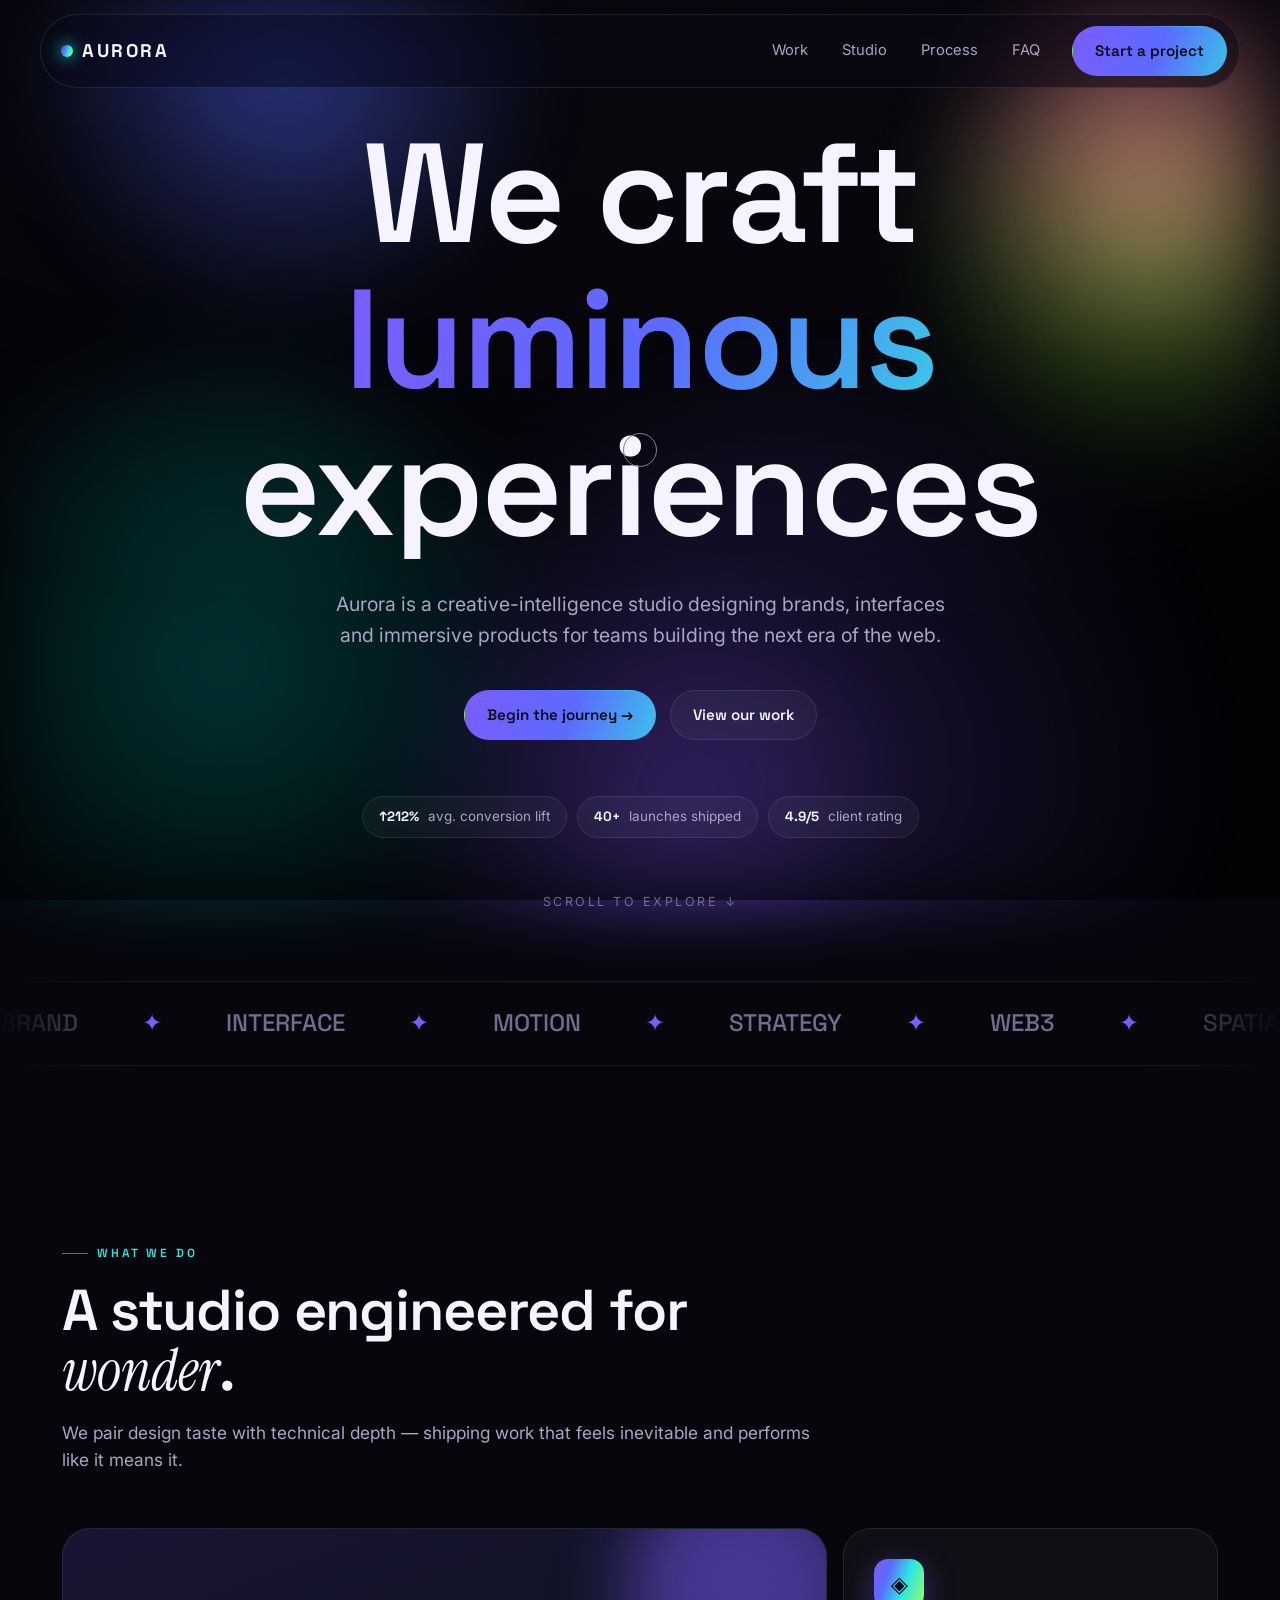
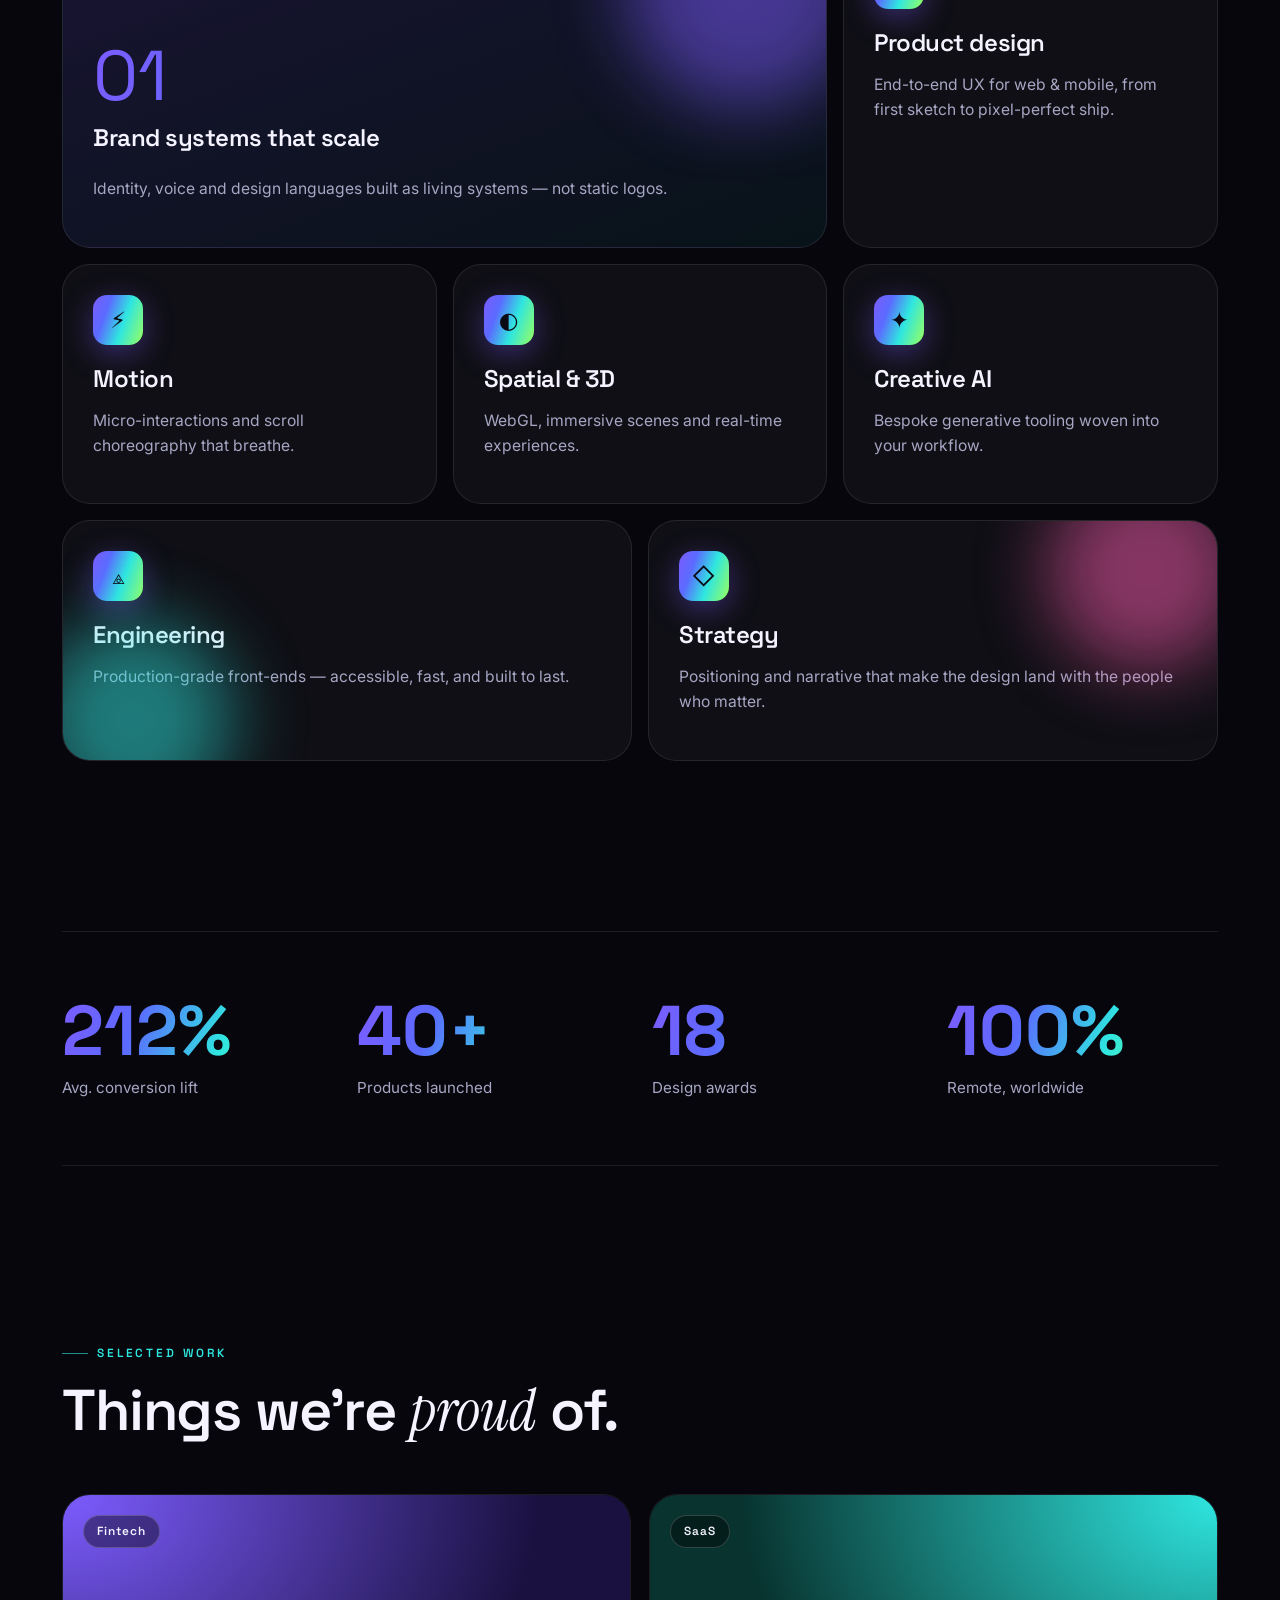
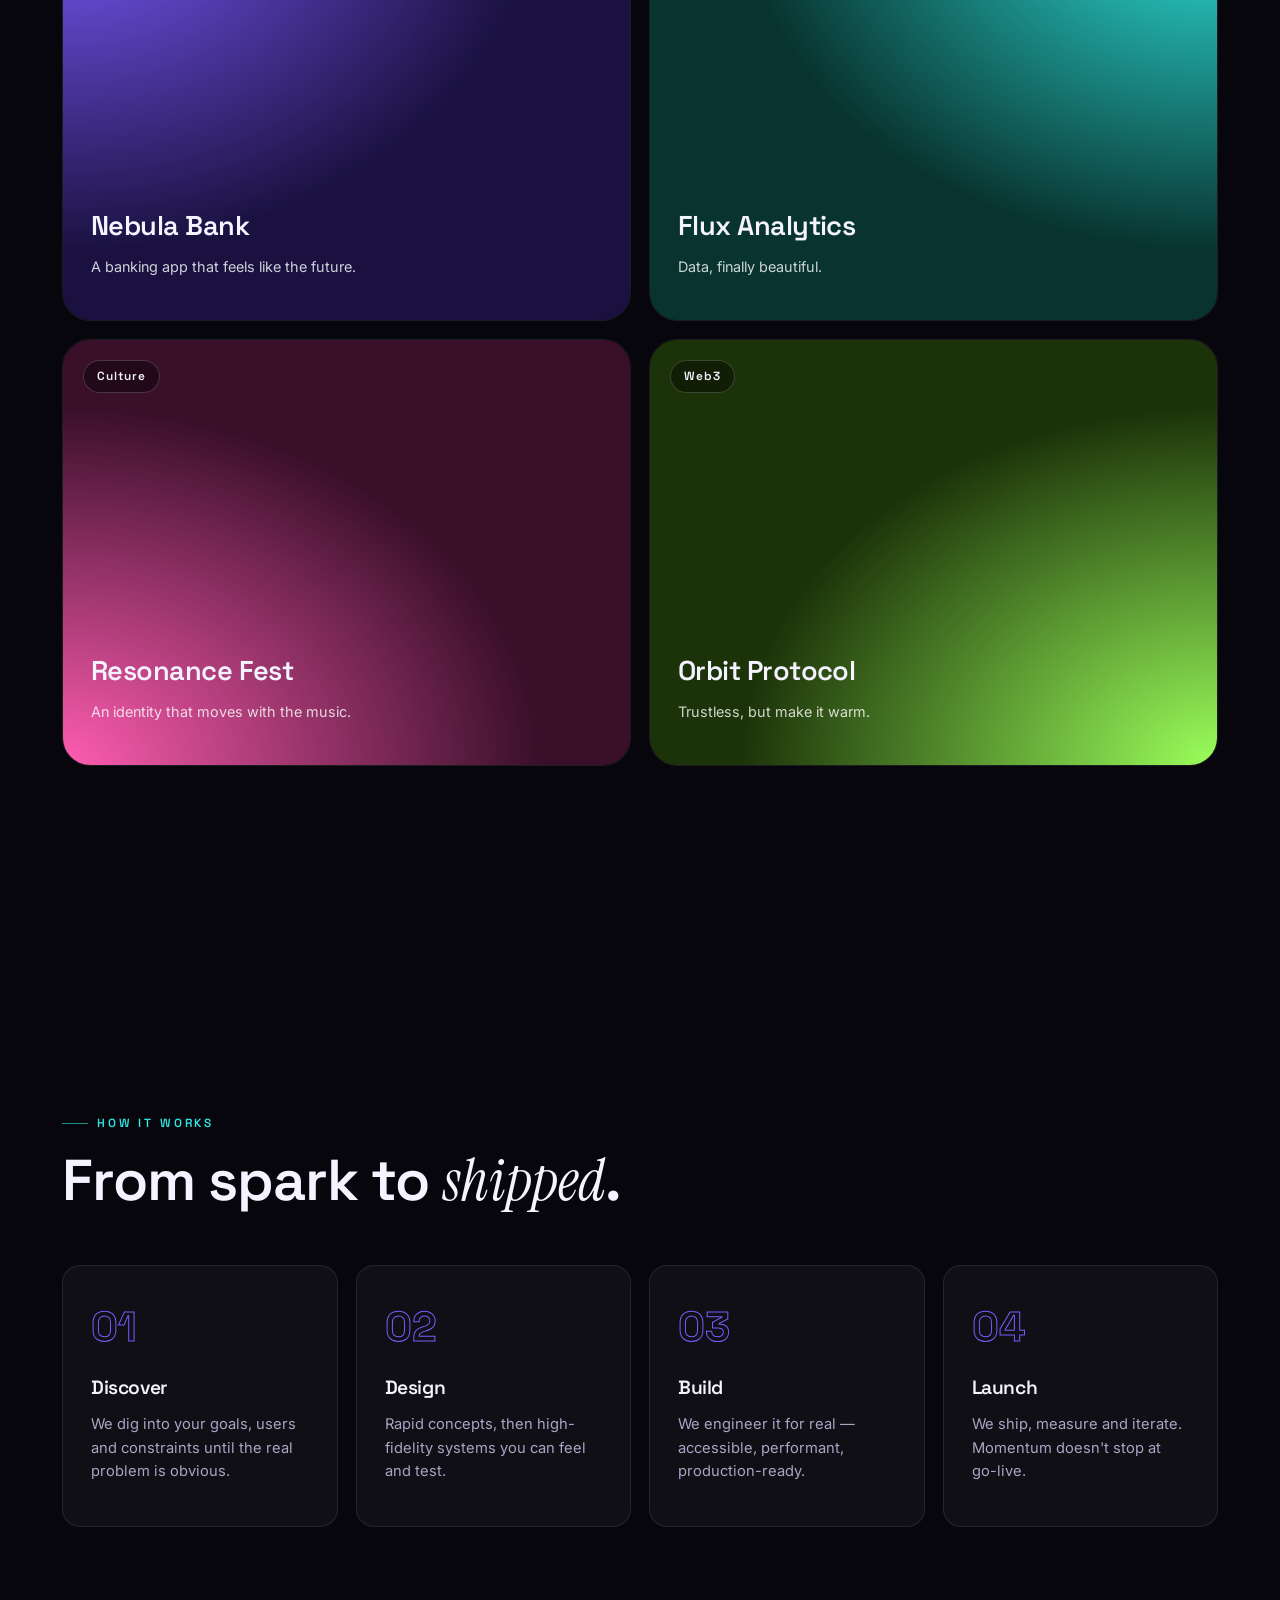
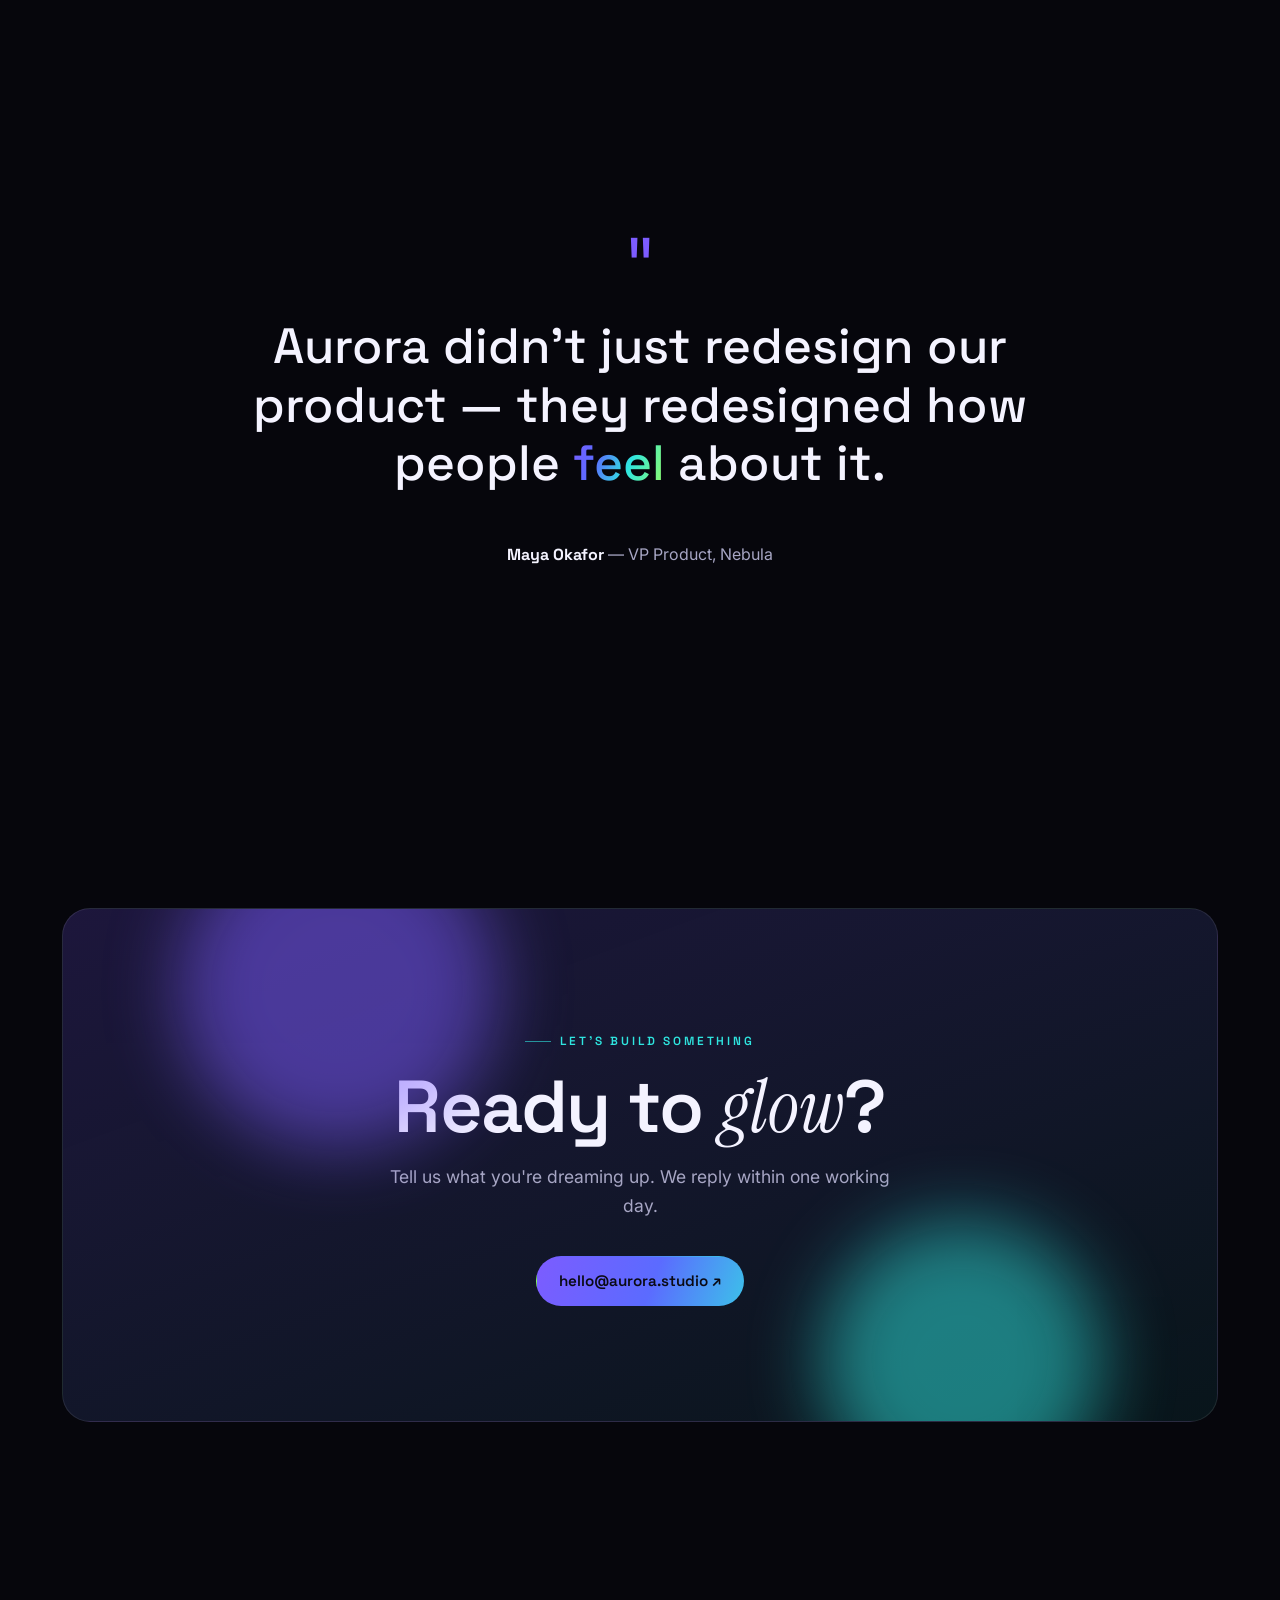
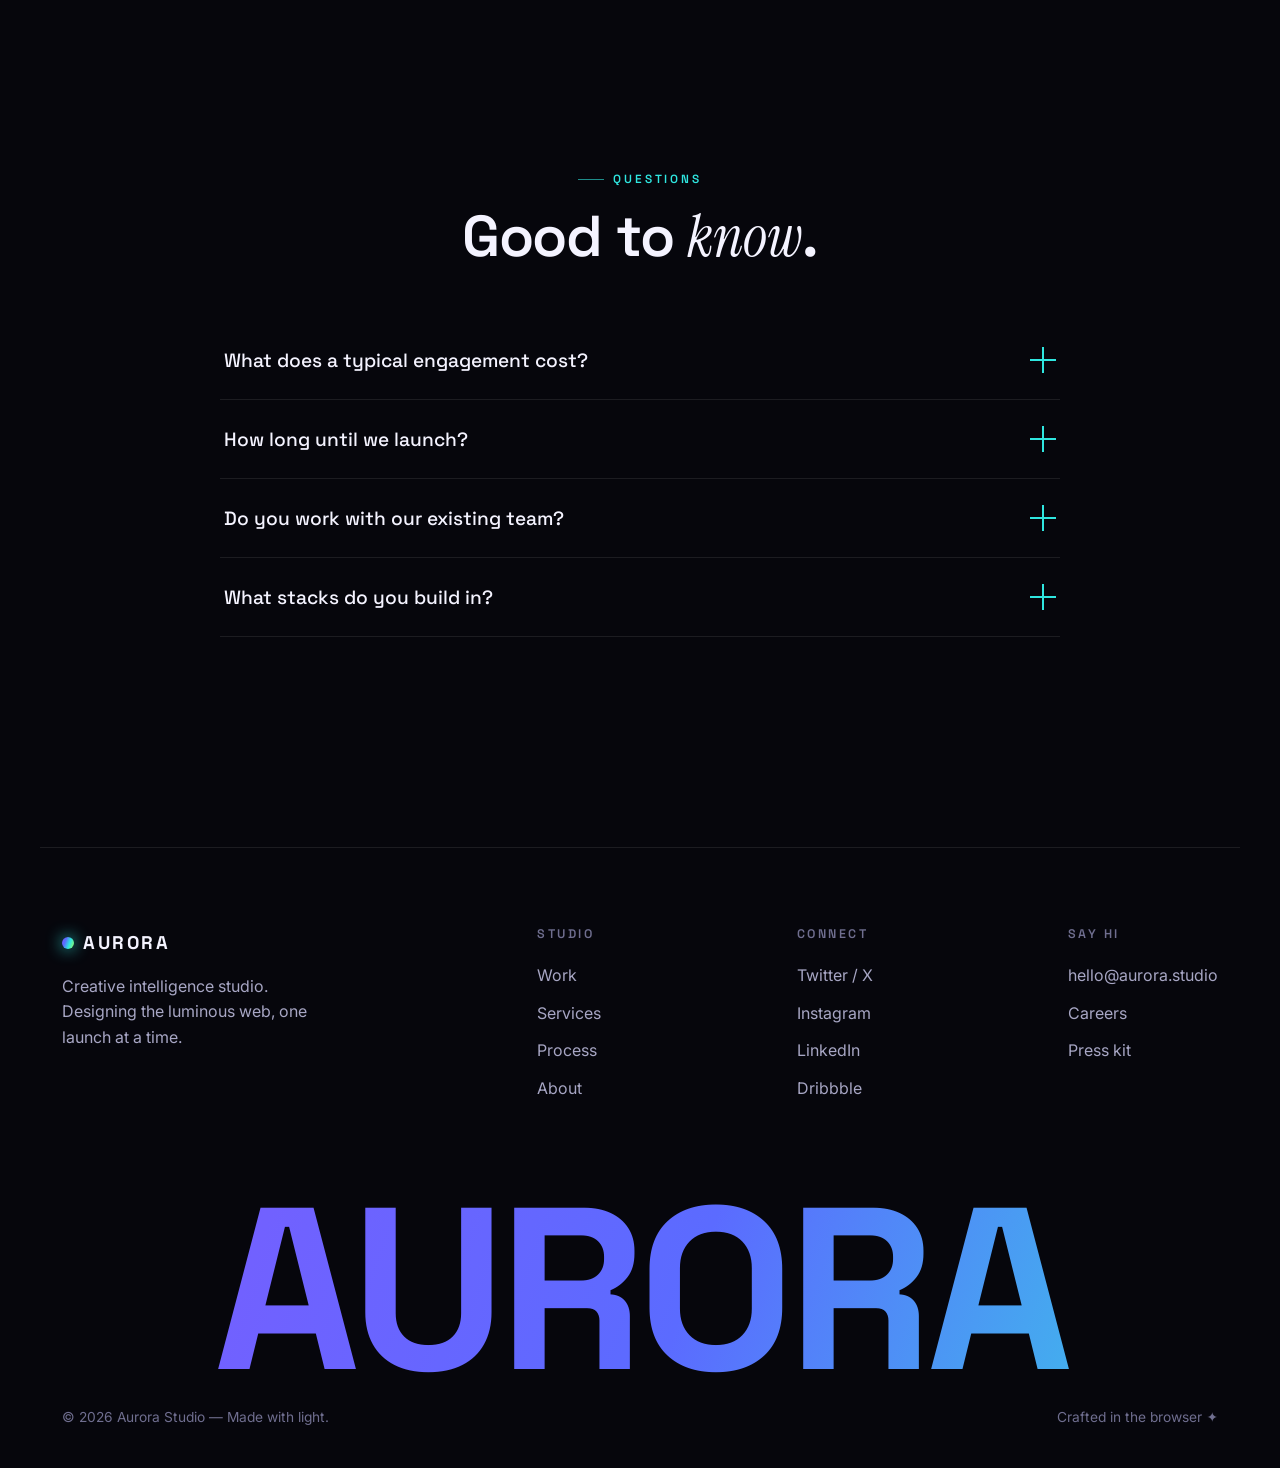
==== aurora/index.html @ cb047238 "Add AURORA creative-studio demo site Self-contained single-file landing page (aurora/index.html): an" ====
<!DOCTYPE html>
<html lang="en">
<head>
<meta charset="utf-8">
<meta name="viewport" content="width=device-width, initial-scale=1, viewport-fit=cover">
<title>AURORA — Creative Intelligence Studio</title>
<meta name="description" content="Aurora is a creative intelligence studio designing brands, interfaces and immersive experiences for the next era of the web.">
<link rel="preconnect" href="https://fonts.googleapis.com">
<link rel="preconnect" href="https://fonts.gstatic.com" crossorigin>
<link href="https://fonts.googleapis.com/css2?family=Space+Grotesk:wght@400;500;600;700&family=Inter:wght@400;500;600&family=Instrument+Serif:ital@0;1&display=swap" rel="stylesheet">
<style>
:root{
  --bg:#06060c; --bg2:#0b0b18; --surface:rgba(255,255,255,.04); --border:rgba(255,255,255,.09);
  --ink:#f4f3ff; --soft:#a7a6c4; --faint:#6f6e8f;
  --violet:#7c5cff; --indigo:#5b6bff; --cyan:#2fe6e0; --pink:#ff5db1; --lime:#9bff5b;
  --grad:linear-gradient(110deg,#7c5cff 0%,#5b6bff 28%,#2fe6e0 60%,#9bff5b 100%);
  --grad-pink:linear-gradient(110deg,#ff5db1,#7c5cff 60%,#2fe6e0);
  --maxw:1200px; --ease:cubic-bezier(.2,.7,.2,1);
  --r:18px; --r-lg:28px;
}
*,*::before,*::after{box-sizing:border-box}
html{scroll-behavior:smooth}
body{
  margin:0;background:var(--bg);color:var(--ink);
  font-family:Inter,system-ui,sans-serif;line-height:1.6;
  overflow-x:hidden;-webkit-font-smoothing:antialiased;
}
h1,h2,h3,h4{font-family:"Space Grotesk",sans-serif;font-weight:600;line-height:1.04;letter-spacing:-.02em;margin:0}
.serif{font-family:"Instrument Serif",serif;font-weight:400;font-style:italic;letter-spacing:0}
a{color:inherit;text-decoration:none}
img{max-width:100%;display:block}
::selection{background:var(--violet);color:#fff}

/* ---------- background fx ---------- */
#aurora{position:fixed;inset:0;z-index:-2;width:100%;height:100%;filter:blur(40px) saturate(135%);opacity:.85}
.grain{position:fixed;inset:0;z-index:-1;pointer-events:none;opacity:.05;mix-blend-mode:overlay;
  background-image:url("data:image/svg+xml,%3Csvg xmlns='http://www.w3.org/2000/svg' width='120' height='120'%3E%3Cfilter id='n'%3E%3CfeTurbulence type='fractalNoise' baseFrequency='.9' numOctaves='2'/%3E%3C/filter%3E%3Crect width='100%25' height='100%25' filter='url(%23n)'/%3E%3C/svg%3E")}
.vignette{position:fixed;inset:0;z-index:-1;pointer-events:none;background:radial-gradient(120% 80% at 50% -10%,transparent 40%,rgba(0,0,0,.55) 100%)}

/* ---------- scroll progress + cursor ---------- */
.progress{position:fixed;top:0;left:0;height:2px;width:0;z-index:100;background:var(--grad);box-shadow:0 0 14px var(--violet)}
.cursor{position:fixed;top:0;left:0;width:34px;height:34px;border-radius:50%;border:1px solid rgba(255,255,255,.5);
  transform:translate(-50%,-50%);pointer-events:none;z-index:99;transition:width .25s,height .25s,background .25s,border-color .25s;mix-blend-mode:difference}
.cursor.big{width:80px;height:80px;background:rgba(255,255,255,.9);border-color:transparent}
@media (hover:none){.cursor{display:none}}

/* ---------- nav ---------- */
.nav{position:fixed;top:14px;left:50%;transform:translateX(-50%);z-index:90;width:calc(100% - 28px);max-width:var(--maxw)}
.nav__in{display:flex;align-items:center;gap:18px;padding:11px 12px 11px 20px;border:1px solid var(--border);border-radius:60px;
  background:rgba(10,10,20,.55);backdrop-filter:blur(16px) saturate(140%);-webkit-backdrop-filter:blur(16px) saturate(140%)}
.brand{font-family:"Space Grotesk";font-weight:700;font-size:1.15rem;letter-spacing:.14em;display:flex;align-items:center;gap:9px}
.brand .dot{width:12px;height:12px;border-radius:50%;background:var(--grad);box-shadow:0 0 16px var(--cyan)}
.nav__links{display:flex;gap:6px;margin-left:auto}
.nav__links a{padding:8px 14px;border-radius:40px;color:var(--soft);font-size:.92rem;transition:color .2s,background .2s}
.nav__links a:hover{color:var(--ink);background:var(--surface)}
.btn{display:inline-flex;align-items:center;gap:9px;padding:12px 22px;border-radius:40px;font-weight:600;font-size:.95rem;
  font-family:"Space Grotesk";cursor:pointer;border:1px solid transparent;transition:transform .25s var(--ease),box-shadow .25s,background .25s;will-change:transform}
.btn--primary{background:var(--grad);color:#0a0a14;background-size:200% 200%}
.btn--primary:hover{box-shadow:0 10px 40px rgba(124,92,255,.5);background-position:100% 50%}
.btn--ghost{background:var(--surface);color:var(--ink);border-color:var(--border)}
.btn--ghost:hover{background:rgba(255,255,255,.09)}
@media(max-width:760px){.nav__links{display:none}}

/* ---------- layout ---------- */
.wrap{max-width:var(--maxw);margin-inline:auto;padding-inline:22px}
section{position:relative}
.eyebrow{display:inline-flex;align-items:center;gap:9px;font-family:"Space Grotesk";font-size:.74rem;font-weight:600;
  letter-spacing:.24em;text-transform:uppercase;color:var(--cyan)}
.eyebrow::before{content:"";width:26px;height:1px;background:var(--cyan);opacity:.6}

/* ---------- hero ---------- */
.hero{min-height:100vh;display:flex;flex-direction:column;justify-content:center;padding-top:120px;padding-bottom:40px}
.hero h1{font-size:clamp(3rem,11vw,9.5rem);text-align:center}
.hero h1 .line{display:block;overflow:hidden}
.hero h1 .word{display:inline-block;transform:translateY(110%);animation:rise 1s var(--ease) forwards}
.hero h1 .g{background:var(--grad);-webkit-background-clip:text;background-clip:text;color:transparent;background-size:200% auto;animation:rise 1s var(--ease) forwards,flow 8s linear infinite}
@keyframes rise{to{transform:translateY(0)}}
@keyframes flow{to{background-position:200% center}}
.hero__sub{max-width:620px;margin:30px auto 0;text-align:center;color:var(--soft);font-size:clamp(1rem,1.6vw,1.22rem)}
.hero__cta{display:flex;gap:14px;justify-content:center;margin-top:38px;flex-wrap:wrap}
.hero__pills{display:flex;gap:10px;justify-content:center;flex-wrap:wrap;margin-top:56px}
.pill{display:flex;align-items:center;gap:9px;padding:9px 16px;border:1px solid var(--border);border-radius:40px;
  background:var(--surface);font-size:.84rem;color:var(--soft);backdrop-filter:blur(6px)}
.pill b{color:var(--ink);font-family:"Space Grotesk"}
.scrollcue{display:flex;justify-content:center;margin-top:54px;color:var(--faint);font-size:.78rem;letter-spacing:.2em;text-transform:uppercase}
.scrollcue span{animation:bob 2s ease-in-out infinite}
@keyframes bob{50%{transform:translateY(7px);opacity:.5}}

/* ---------- marquee ---------- */
.marquee{margin-top:30px;border-block:1px solid var(--border);padding:22px 0;overflow:hidden;
  -webkit-mask-image:linear-gradient(90deg,transparent,#000 12%,#000 88%,transparent);mask-image:linear-gradient(90deg,transparent,#000 12%,#000 88%,transparent)}
.marquee__row{display:flex;gap:64px;width:max-content;animation:slide 28s linear infinite}
.marquee:hover .marquee__row{animation-play-state:paused}
.marquee__row span{font-family:"Space Grotesk";font-size:1.5rem;font-weight:500;color:var(--faint);display:flex;align-items:center;gap:64px;white-space:nowrap}
.marquee__row span::after{content:"✦";color:var(--violet)}
@keyframes slide{to{transform:translateX(-50%)}}

/* ---------- reveal ---------- */
.reveal{opacity:0;transform:translateY(38px);transition:opacity .9s var(--ease),transform .9s var(--ease)}
.reveal.in{opacity:1;transform:none}

/* ---------- section heading ---------- */
.shead{max-width:760px;margin-bottom:54px}
.shead h2{font-size:clamp(2rem,5vw,3.6rem);margin-top:18px}
.shead p{color:var(--soft);margin-top:18px;font-size:1.08rem}
.pad{padding-block:clamp(90px,14vw,170px)}

/* ---------- bento ---------- */
.bento{display:grid;grid-template-columns:repeat(6,1fr);gap:16px}
.card{position:relative;border:1px solid var(--border);border-radius:var(--r-lg);padding:30px;overflow:hidden;
  background:var(--surface);transition:transform .4s var(--ease),border-color .4s;transform-style:preserve-3d}
.card::before{content:"";position:absolute;inset:0;border-radius:inherit;opacity:0;transition:opacity .4s;
  background:radial-gradient(380px circle at var(--mx,50%) var(--my,50%),rgba(124,92,255,.22),transparent 60%)}
.card:hover::before{opacity:1}
.card:hover{border-color:rgba(124,92,255,.5)}
.card h3{font-size:1.5rem;margin-bottom:10px}
.card p{color:var(--soft);font-size:.98rem}
.card .ic{width:50px;height:50px;border-radius:14px;display:grid;place-items:center;margin-bottom:22px;
  background:var(--grad);color:#0a0a14;font-size:1.4rem;box-shadow:0 8px 30px rgba(124,92,255,.4)}
.card--lg{grid-column:span 3} .card--md{grid-column:span 2} .card--sm{grid-column:span 2}
.card--feature{grid-column:span 4;min-height:320px;display:flex;flex-direction:column;justify-content:flex-end;
  background:linear-gradient(160deg,rgba(124,92,255,.16),rgba(47,230,224,.06))}
.card--feature .big{font-family:"Space Grotesk";font-size:clamp(2.4rem,6vw,4.4rem);background:var(--grad);
  -webkit-background-clip:text;background-clip:text;color:transparent;line-height:1}
.orb{position:absolute;border-radius:50%;filter:blur(36px);opacity:.5;pointer-events:none}
@media(max-width:900px){.bento{grid-template-columns:repeat(2,1fr)}
  .card--lg,.card--md,.card--sm,.card--feature{grid-column:span 2;min-height:auto}}

/* ---------- stats ---------- */
.stats{display:grid;grid-template-columns:repeat(4,1fr);gap:24px;border-block:1px solid var(--border);padding-block:64px}
.stat .num{font-family:"Space Grotesk";font-size:clamp(2.6rem,6vw,4.4rem);font-weight:700;line-height:1;
  background:var(--grad);-webkit-background-clip:text;background-clip:text;color:transparent}
.stat .lbl{color:var(--soft);margin-top:10px;font-size:.95rem}
@media(max-width:760px){.stats{grid-template-columns:repeat(2,1fr);gap:40px 24px}}

/* ---------- showcase ---------- */
.work{display:grid;grid-template-columns:1fr 1fr;gap:18px}
.tile{position:relative;border-radius:var(--r-lg);overflow:hidden;aspect-ratio:4/3;border:1px solid var(--border);
  display:flex;align-items:flex-end;padding:28px;isolation:isolate;transition:transform .5s var(--ease)}
.tile:hover{transform:translateY(-6px)}
.tile__bg{position:absolute;inset:0;z-index:-1;transition:transform .8s var(--ease)}
.tile:hover .tile__bg{transform:scale(1.08)}
.tile h3{font-size:1.7rem}.tile p{color:rgba(255,255,255,.8);font-size:.9rem}
.tag{position:absolute;top:20px;left:20px;padding:6px 13px;border-radius:30px;font-size:.74rem;font-weight:600;
  font-family:"Space Grotesk";letter-spacing:.08em;background:rgba(0,0,0,.4);backdrop-filter:blur(8px);border:1px solid rgba(255,255,255,.18)}
@media(max-width:760px){.work{grid-template-columns:1fr}}

/* ---------- process ---------- */
.steps{display:grid;grid-template-columns:repeat(4,1fr);gap:18px;counter-reset:s}
.step{border:1px solid var(--border);border-radius:var(--r);padding:28px;background:var(--surface);position:relative}
.step::before{counter-increment:s;content:"0" counter(s);font-family:"Space Grotesk";font-size:2.6rem;font-weight:700;
  color:transparent;-webkit-text-stroke:1px var(--violet);display:block;margin-bottom:18px}
.step h3{font-size:1.2rem;margin-bottom:8px}.step p{color:var(--soft);font-size:.92rem}
@media(max-width:900px){.steps{grid-template-columns:repeat(2,1fr)}}
@media(max-width:520px){.steps{grid-template-columns:1fr}}

/* ---------- quote ---------- */
.quote{text-align:center;max-width:920px;margin-inline:auto}
.quote p{font-size:clamp(1.7rem,4.4vw,3.1rem);line-height:1.18;font-family:"Space Grotesk";font-weight:500}
.quote .mark{font-size:5rem;line-height:0;color:var(--violet)}
.quote .who{margin-top:34px;color:var(--soft)}.quote .who b{color:var(--ink);font-family:"Space Grotesk"}

/* ---------- CTA ---------- */
.cta{position:relative;border-radius:var(--r-lg);overflow:hidden;text-align:center;padding:clamp(60px,9vw,120px) 28px;
  border:1px solid var(--border);background:linear-gradient(160deg,rgba(124,92,255,.2),rgba(47,230,224,.07))}
.cta h2{font-size:clamp(2.2rem,6vw,4.6rem)}
.cta p{color:var(--soft);max-width:520px;margin:18px auto 36px;font-size:1.1rem}

/* ---------- faq ---------- */
.faq{max-width:840px;margin-inline:auto}
.q{border-bottom:1px solid var(--border)}
.q button{width:100%;display:flex;justify-content:space-between;align-items:center;gap:20px;padding:26px 4px;
  background:none;border:0;color:var(--ink);font-family:"Space Grotesk";font-size:1.2rem;font-weight:500;text-align:left;cursor:pointer}
.q .plus{flex:0 0 auto;width:26px;height:26px;position:relative;transition:transform .3s}
.q .plus::before,.q .plus::after{content:"";position:absolute;inset:0;margin:auto;background:var(--cyan)}
.q .plus::before{width:100%;height:2px}.q .plus::after{width:2px;height:100%}
.q.open .plus{transform:rotate(135deg)}
.q .a{max-height:0;overflow:hidden;transition:max-height .4s var(--ease);color:var(--soft)}
.q.open .a{max-height:240px}.q .a p{padding:0 4px 26px}

/* ---------- footer ---------- */
footer{border-top:1px solid var(--border);padding-top:80px;margin-top:40px}
.fgrid{display:flex;justify-content:space-between;gap:40px;flex-wrap:wrap;margin-bottom:60px}
.fcol h4{font-size:.78rem;letter-spacing:.2em;text-transform:uppercase;color:var(--faint);margin-bottom:16px;font-family:"Space Grotesk"}
.fcol a{display:block;color:var(--soft);padding:6px 0;transition:color .2s}.fcol a:hover{color:var(--cyan)}
.wordmark{font-family:"Space Grotesk";font-weight:700;font-size:clamp(3.4rem,18vw,15rem);line-height:.8;letter-spacing:-.03em;
  background:var(--grad);-webkit-background-clip:text;background-clip:text;color:transparent;background-size:200% auto;animation:flow 10s linear infinite;
  text-align:center;padding-block:30px 24px}
.fbot{display:flex;justify-content:space-between;gap:18px;flex-wrap:wrap;color:var(--faint);font-size:.86rem;padding-bottom:40px}

@media(prefers-reduced-motion:reduce){*{animation:none!important;transition:none!important}.hero h1 .word{transform:none}}
</style>
</head>
<body>
<canvas id="aurora"></canvas>
<div class="grain"></div><div class="vignette"></div>
<div class="progress" id="prog"></div>
<div class="cursor" id="cur"></div>

<nav class="nav">
  <div class="nav__in">
    <div class="brand"><span class="dot"></span>AURORA</div>
    <div class="nav__links">
      <a href="#work">Work</a><a href="#studio">Studio</a><a href="#process">Process</a><a href="#faq">FAQ</a>
    </div>
    <a href="#contact" class="btn btn--primary" data-magnet>Start a project</a>
  </div>
</nav>

<header class="hero wrap">
  <h1>
    <span class="line"><span class="word" style="animation-delay:.05s">We craft</span></span>
    <span class="line"><span class="word g" style="animation-delay:.15s">luminous</span></span>
    <span class="line"><span class="word" style="animation-delay:.25s">experiences</span></span>
  </h1>
  <p class="hero__sub">Aurora is a creative-intelligence studio designing brands, interfaces and immersive products for teams building the next era of the web.</p>
  <div class="hero__cta">
    <a href="#contact" class="btn btn--primary" data-magnet>Begin the journey →</a>
    <a href="#work" class="btn btn--ghost" data-magnet>View our work</a>
  </div>
  <div class="hero__pills">
    <span class="pill"><b>↑212%</b> avg. conversion lift</span>
    <span class="pill"><b>40+</b> launches shipped</span>
    <span class="pill"><b>4.9/5</b> client rating</span>
  </div>
  <div class="scrollcue"><span>scroll to explore ↓</span></div>
</header>

<div class="marquee" aria-hidden="true">
  <div class="marquee__row">
    <span>BRAND</span><span>INTERFACE</span><span>MOTION</span><span>STRATEGY</span><span>WEB3</span><span>SPATIAL</span>
    <span>BRAND</span><span>INTERFACE</span><span>MOTION</span><span>STRATEGY</span><span>WEB3</span><span>SPATIAL</span>
  </div>
</div>

<!-- STUDIO / BENTO -->
<section id="studio" class="pad wrap">
  <div class="shead reveal">
    <span class="eyebrow">What we do</span>
    <h2>A studio engineered for <span class="serif">wonder</span>.</h2>
    <p>We pair design taste with technical depth — shipping work that feels inevitable and performs like it means it.</p>
  </div>
  <div class="bento">
    <article class="card card--feature reveal" data-tilt>
      <div class="orb" style="width:240px;height:240px;background:var(--violet);top:-60px;right:-40px"></div>
      <span class="big">01</span>
      <h3 style="margin-top:14px">Brand systems that scale</h3>
      <p>Identity, voice and design languages built as living systems — not static logos.</p>
    </article>
    <article class="card card--md reveal" data-tilt><div class="ic">◈</div><h3>Product design</h3><p>End-to-end UX for web & mobile, from first sketch to pixel-perfect ship.</p></article>
    <article class="card card--sm reveal" data-tilt><div class="ic">⚡</div><h3>Motion</h3><p>Micro-interactions and scroll choreography that breathe.</p></article>
    <article class="card card--sm reveal" data-tilt><div class="ic">◐</div><h3>Spatial & 3D</h3><p>WebGL, immersive scenes and real-time experiences.</p></article>
    <article class="card card--md reveal" data-tilt><div class="ic">✦</div><h3>Creative AI</h3><p>Bespoke generative tooling woven into your workflow.</p></article>
    <article class="card card--lg reveal" data-tilt>
      <div class="orb" style="width:200px;height:200px;background:var(--cyan);bottom:-60px;left:-30px"></div>
      <div class="ic">⟁</div><h3>Engineering</h3><p>Production-grade front-ends — accessible, fast, and built to last.</p></article>
    <article class="card card--lg reveal" data-tilt>
      <div class="orb" style="width:200px;height:200px;background:var(--pink);top:-50px;right:-30px"></div>
      <div class="ic">◇</div><h3>Strategy</h3><p>Positioning and narrative that make the design land with the people who matter.</p></article>
  </div>
</section>

<!-- STATS -->
<section class="wrap">
  <div class="stats">
    <div class="stat reveal"><div class="num" data-count="212" data-suffix="%">0</div><div class="lbl">Avg. conversion lift</div></div>
    <div class="stat reveal"><div class="num" data-count="40" data-suffix="+">0</div><div class="lbl">Products launched</div></div>
    <div class="stat reveal"><div class="num" data-count="18" data-suffix="">0</div><div class="lbl">Design awards</div></div>
    <div class="stat reveal"><div class="num" data-count="100" data-suffix="%">0</div><div class="lbl">Remote, worldwide</div></div>
  </div>
</section>

<!-- WORK -->
<section id="work" class="pad wrap">
  <div class="shead reveal">
    <span class="eyebrow">Selected work</span>
    <h2>Things we're <span class="serif">proud</span> of.</h2>
  </div>
  <div class="work">
    <a class="tile reveal" href="#"><div class="tile__bg" style="background:radial-gradient(120% 120% at 0% 0%,#7c5cff,#1a1140 70%)"></div><span class="tag">Fintech</span><div><h3>Nebula Bank</h3><p>A banking app that feels like the future.</p></div></a>
    <a class="tile reveal" href="#"><div class="tile__bg" style="background:radial-gradient(120% 120% at 100% 0%,#2fe6e0,#08332f 70%)"></div><span class="tag">SaaS</span><div><h3>Flux Analytics</h3><p>Data, finally beautiful.</p></div></a>
    <a class="tile reveal" href="#"><div class="tile__bg" style="background:radial-gradient(120% 120% at 0% 100%,#ff5db1,#3a0f2a 70%)"></div><span class="tag">Culture</span><div><h3>Resonance Fest</h3><p>An identity that moves with the music.</p></div></a>
    <a class="tile reveal" href="#"><div class="tile__bg" style="background:radial-gradient(120% 120% at 100% 100%,#9bff5b,#1c3309 70%)"></div><span class="tag">Web3</span><div><h3>Orbit Protocol</h3><p>Trustless, but make it warm.</p></div></a>
  </div>
</section>

<!-- PROCESS -->
<section id="process" class="pad wrap">
  <div class="shead reveal">
    <span class="eyebrow">How it works</span>
    <h2>From spark to <span class="serif">shipped</span>.</h2>
  </div>
  <div class="steps">
    <div class="step reveal"><h3>Discover</h3><p>We dig into your goals, users and constraints until the real problem is obvious.</p></div>
    <div class="step reveal"><h3>Design</h3><p>Rapid concepts, then high-fidelity systems you can feel and test.</p></div>
    <div class="step reveal"><h3>Build</h3><p>We engineer it for real — accessible, performant, production-ready.</p></div>
    <div class="step reveal"><h3>Launch</h3><p>We ship, measure and iterate. Momentum doesn't stop at go-live.</p></div>
  </div>
</section>

<!-- QUOTE -->
<section class="pad wrap">
  <div class="quote reveal">
    <div class="mark">"</div>
    <p>Aurora didn't just redesign our product — they redesigned how people <span class="g" style="background:var(--grad);-webkit-background-clip:text;background-clip:text;color:transparent">feel</span> about it.</p>
    <div class="who"><b>Maya Okafor</b> — VP Product, Nebula</div>
  </div>
</section>

<!-- CTA -->
<section id="contact" class="pad wrap">
  <div class="cta reveal">
    <div class="orb" style="width:320px;height:320px;background:var(--violet);top:-80px;left:10%"></div>
    <div class="orb" style="width:280px;height:280px;background:var(--cyan);bottom:-80px;right:10%"></div>
    <span class="eyebrow" style="justify-content:center">Let's build something</span>
    <h2 style="margin-top:18px">Ready to <span class="serif">glow</span>?</h2>
    <p>Tell us what you're dreaming up. We reply within one working day.</p>
    <a href="mailto:hello@aurora.studio" class="btn btn--primary" data-magnet>hello@aurora.studio ↗</a>
  </div>
</section>

<!-- FAQ -->
<section class="pad wrap">
  <div class="shead reveal" style="text-align:center;margin-inline:auto">
    <span class="eyebrow" style="justify-content:center">Questions</span>
    <h2>Good to <span class="serif">know</span>.</h2>
  </div>
  <div class="faq">
    <div class="q reveal"><button>What does a typical engagement cost?<span class="plus"></span></button><div class="a"><p>Most projects land between $20k–$120k depending on scope. We'll give you a clear, fixed proposal after a short discovery call.</p></div></div>
    <div class="q reveal"><button>How long until we launch?<span class="plus"></span></button><div class="a"><p>Brand sprints take 2–3 weeks; full product builds run 6–12 weeks. We work in tight, visible cycles so you're never in the dark.</p></div></div>
    <div class="q reveal"><button>Do you work with our existing team?<span class="plus"></span></button><div class="a"><p>Always. We embed alongside your designers and engineers, hand off clean systems, and stick around for the launch.</p></div></div>
    <div class="q reveal"><button>What stacks do you build in?<span class="plus"></span></button><div class="a"><p>React, Next.js, Svelte, WebGL/Three.js and friends — plus design systems in Figma. We choose what fits, not what's trendy.</p></div></div>
  </div>
</section>

<footer class="wrap">
  <div class="fgrid">
    <div class="fcol" style="max-width:280px">
      <div class="brand" style="margin-bottom:14px"><span class="dot"></span>AURORA</div>
      <p style="color:var(--soft)">Creative intelligence studio. Designing the luminous web, one launch at a time.</p>
    </div>
    <div class="fcol"><h4>Studio</h4><a href="#work">Work</a><a href="#studio">Services</a><a href="#process">Process</a><a href="#">About</a></div>
    <div class="fcol"><h4>Connect</h4><a href="#">Twitter / X</a><a href="#">Instagram</a><a href="#">LinkedIn</a><a href="#">Dribbble</a></div>
    <div class="fcol"><h4>Say hi</h4><a href="mailto:hello@aurora.studio">hello@aurora.studio</a><a href="#">Careers</a><a href="#">Press kit</a></div>
  </div>
  <div class="wordmark">AURORA</div>
  <div class="fbot"><span>© 2026 Aurora Studio — Made with light.</span><span>Crafted in the browser ✦</span></div>
</footer>

<script>
/* ---------- aurora canvas ---------- */
(function(){
  var c=document.getElementById('aurora'),x=c.getContext('2d'),w,h,DPR=Math.min(devicePixelRatio||1,2);
  var cols=[[124,92,255],[91,107,255],[47,230,224],[255,93,177],[155,255,91]];
  var blobs=[];
  function rs(){w=c.width=innerWidth*DPR;h=c.height=innerHeight*DPR;c.style.width=innerWidth+'px';c.style.height=innerHeight+'px';}
  rs();addEventListener('resize',rs);
  for(var i=0;i<6;i++){var col=cols[i%cols.length];
    blobs.push({x:Math.random()*w,y:Math.random()*h,r:(220+Math.random()*260)*DPR,
      vx:(Math.random()-.5)*.22*DPR,vy:(Math.random()-.5)*.22*DPR,c:col,p:Math.random()*6.28});}
  var t=0,reduce=matchMedia('(prefers-reduced-motion:reduce)').matches;
  function draw(){
    x.clearRect(0,0,w,h);x.globalCompositeOperation='lighter';
    for(var b of blobs){
      if(!reduce){b.x+=b.vx;b.y+=b.vy;b.p+=.004;
        if(b.x< -b.r)b.x=w+b.r;if(b.x>w+b.r)b.x=-b.r;if(b.y<-b.r)b.y=h+b.r;if(b.y>h+b.r)b.y=-b.r;}
      var pr=b.r*(.85+Math.sin(b.p)*.15);
      var g=x.createRadialGradient(b.x,b.y,0,b.x,b.y,pr);
      g.addColorStop(0,'rgba('+b.c[0]+','+b.c[1]+','+b.c[2]+',.55)');
      g.addColorStop(1,'rgba('+b.c[0]+','+b.c[1]+','+b.c[2]+',0)');
      x.fillStyle=g;x.beginPath();x.arc(b.x,b.y,pr,0,6.28);x.fill();
    }
    t++;requestAnimationFrame(draw);
  }
  draw();
})();

/* ---------- scroll progress ---------- */
var prog=document.getElementById('prog');
addEventListener('scroll',function(){
  var sc=scrollY,max=document.documentElement.scrollHeight-innerHeight;
  prog.style.width=(max>0?sc/max*100:0)+'%';
},{passive:true});

/* ---------- reveal ---------- */
var io=new IntersectionObserver(function(es){es.forEach(function(e){if(e.isIntersecting){e.target.classList.add('in');io.unobserve(e.target);}});},{threshold:.14});
document.querySelectorAll('.reveal').forEach(function(el,i){el.style.transitionDelay=(i%4*.06)+'s';io.observe(el);});

/* ---------- counters ---------- */
var cio=new IntersectionObserver(function(es){es.forEach(function(e){
  if(!e.isIntersecting)return;var el=e.target,to=+el.dataset.count,sfx=el.dataset.suffix||'',d=1600,s=performance.now();
  function tick(n){var p=Math.min((n-s)/d,1),v=Math.round((1-Math.pow(1-p,3))*to);el.textContent=v+sfx;if(p<1)requestAnimationFrame(tick);}
  requestAnimationFrame(tick);cio.unobserve(el);});},{threshold:.6});
document.querySelectorAll('[data-count]').forEach(function(el){cio.observe(el);});

/* ---------- custom cursor + magnetic ---------- */
var cur=document.getElementById('cur');
if(matchMedia('(hover:hover)').matches){
  var cx=innerWidth/2,cy=innerHeight/2,tx=cx,ty=cy;
  addEventListener('mousemove',function(e){tx=e.clientX;ty=e.clientY;});
  (function loop(){cx+=(tx-cx)*.18;cy+=(ty-cy)*.18;cur.style.transform='translate('+cx+'px,'+cy+'px) translate(-50%,-50%)';requestAnimationFrame(loop);})();
  document.querySelectorAll('a,button,[data-magnet],.tile,.card').forEach(function(el){
    el.addEventListener('mouseenter',function(){cur.classList.add('big');});
    el.addEventListener('mouseleave',function(){cur.classList.remove('big');});
  });
  document.querySelectorAll('[data-magnet]').forEach(function(el){
    el.addEventListener('mousemove',function(e){var r=el.getBoundingClientRect();
      el.style.transform='translate('+(e.clientX-r.left-r.width/2)*.35+'px,'+(e.clientY-r.top-r.height/2)*.45+'px)';});
    el.addEventListener('mouseleave',function(){el.style.transform='';});
  });
}

/* ---------- card spotlight + tilt ---------- */
document.querySelectorAll('.card').forEach(function(card){
  card.addEventListener('mousemove',function(e){var r=card.getBoundingClientRect();
    card.style.setProperty('--mx',(e.clientX-r.left)+'px');card.style.setProperty('--my',(e.clientY-r.top)+'px');
    if(card.dataset.tilt!==undefined){var rx=((e.clientY-r.top)/r.height-.5)*-7,ry=((e.clientX-r.left)/r.width-.5)*7;
      card.style.transform='perspective(900px) rotateX('+rx+'deg) rotateY('+ry+'deg)';}});
  card.addEventListener('mouseleave',function(){card.style.transform='';});
});

/* ---------- faq ---------- */
document.querySelectorAll('.q button').forEach(function(b){b.addEventListener('click',function(){
  var q=b.parentElement,open=q.classList.contains('open');
  document.querySelectorAll('.q').forEach(function(o){o.classList.remove('open');});
  if(!open)q.classList.add('open');});});
</script>
</body>
</html>
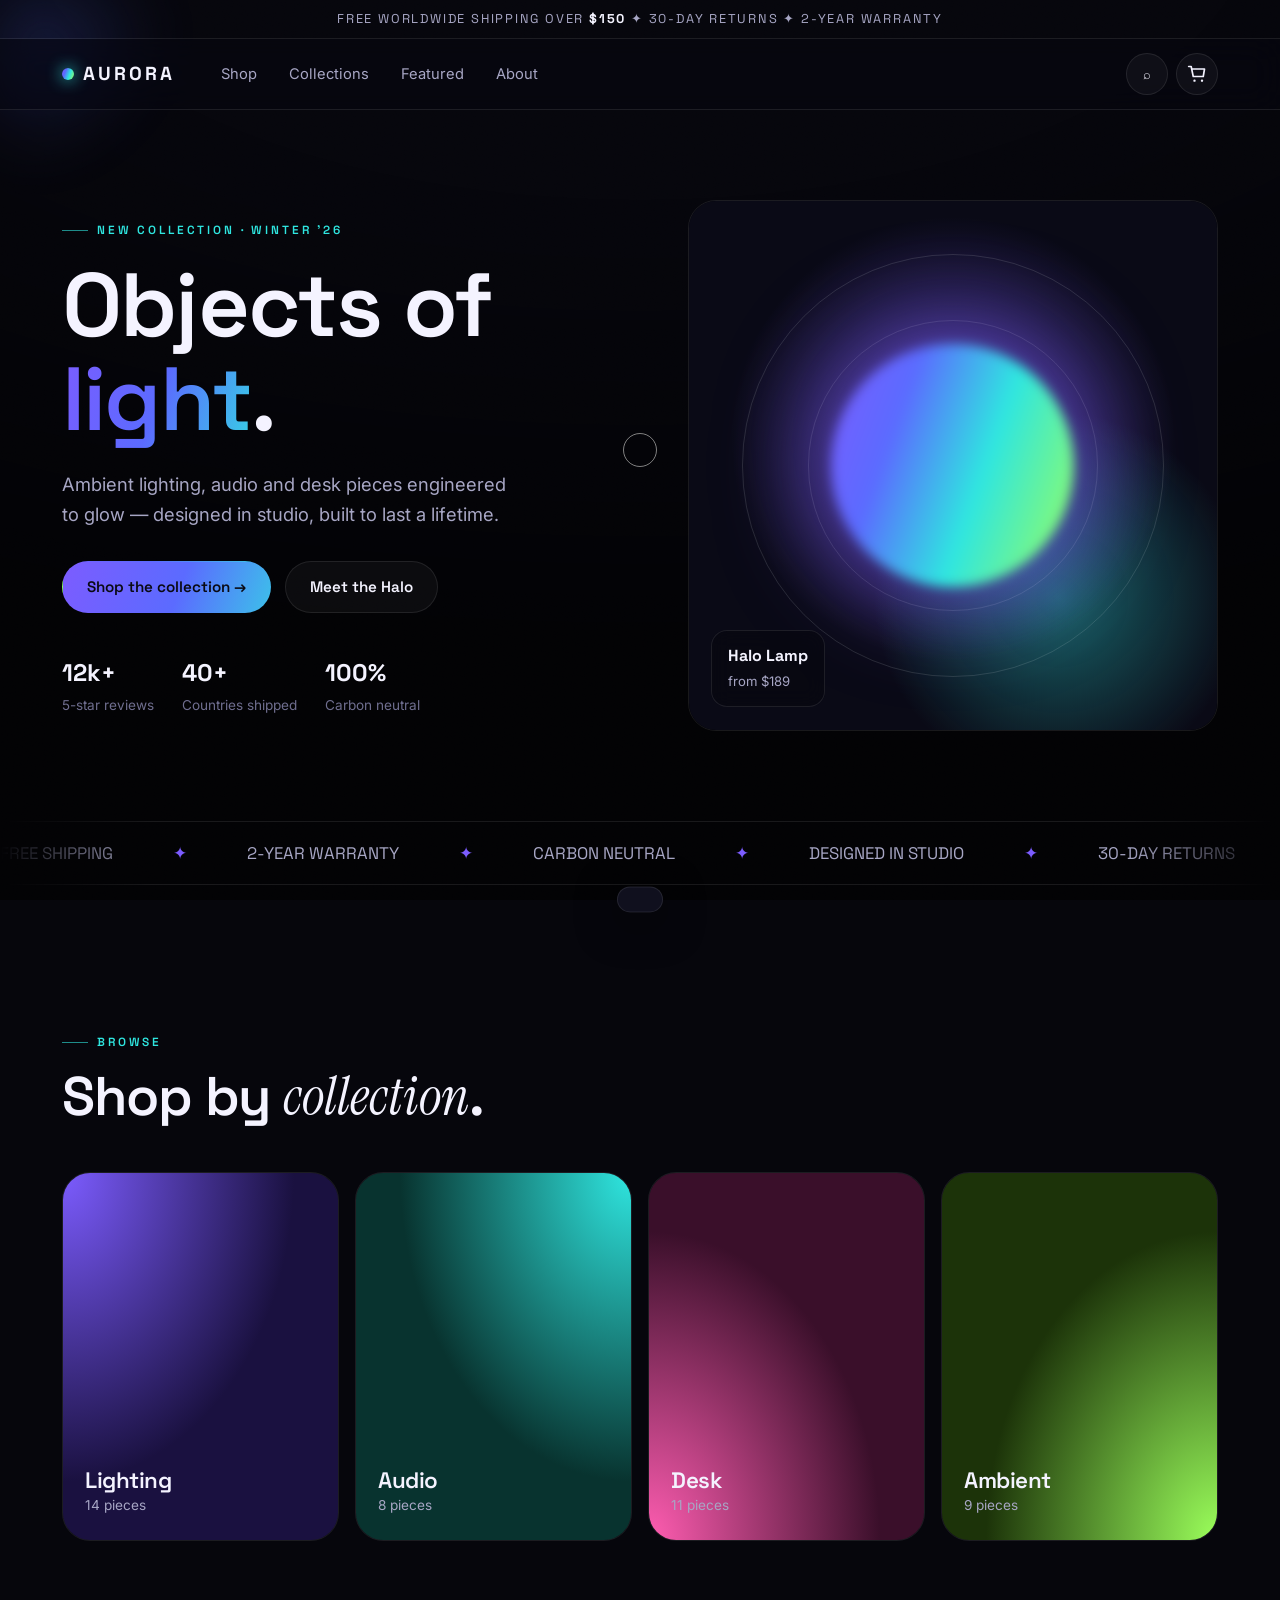
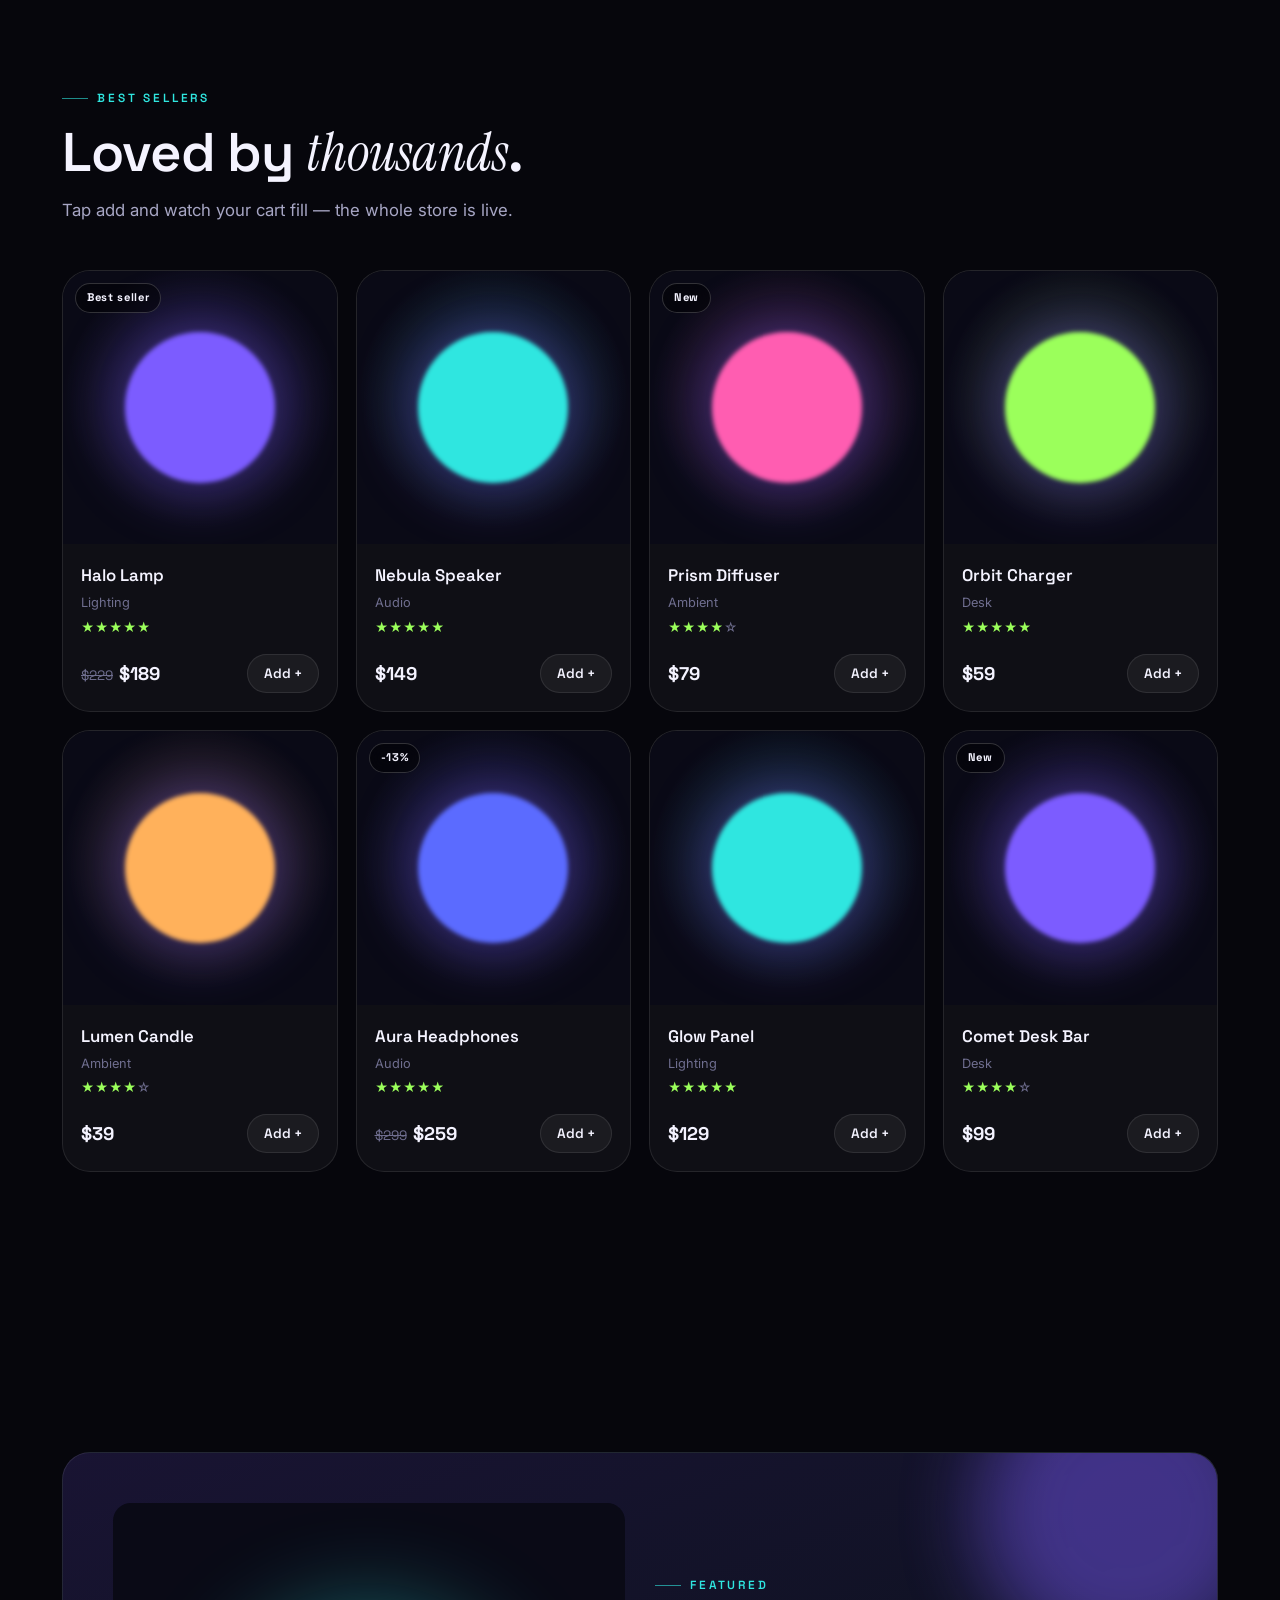
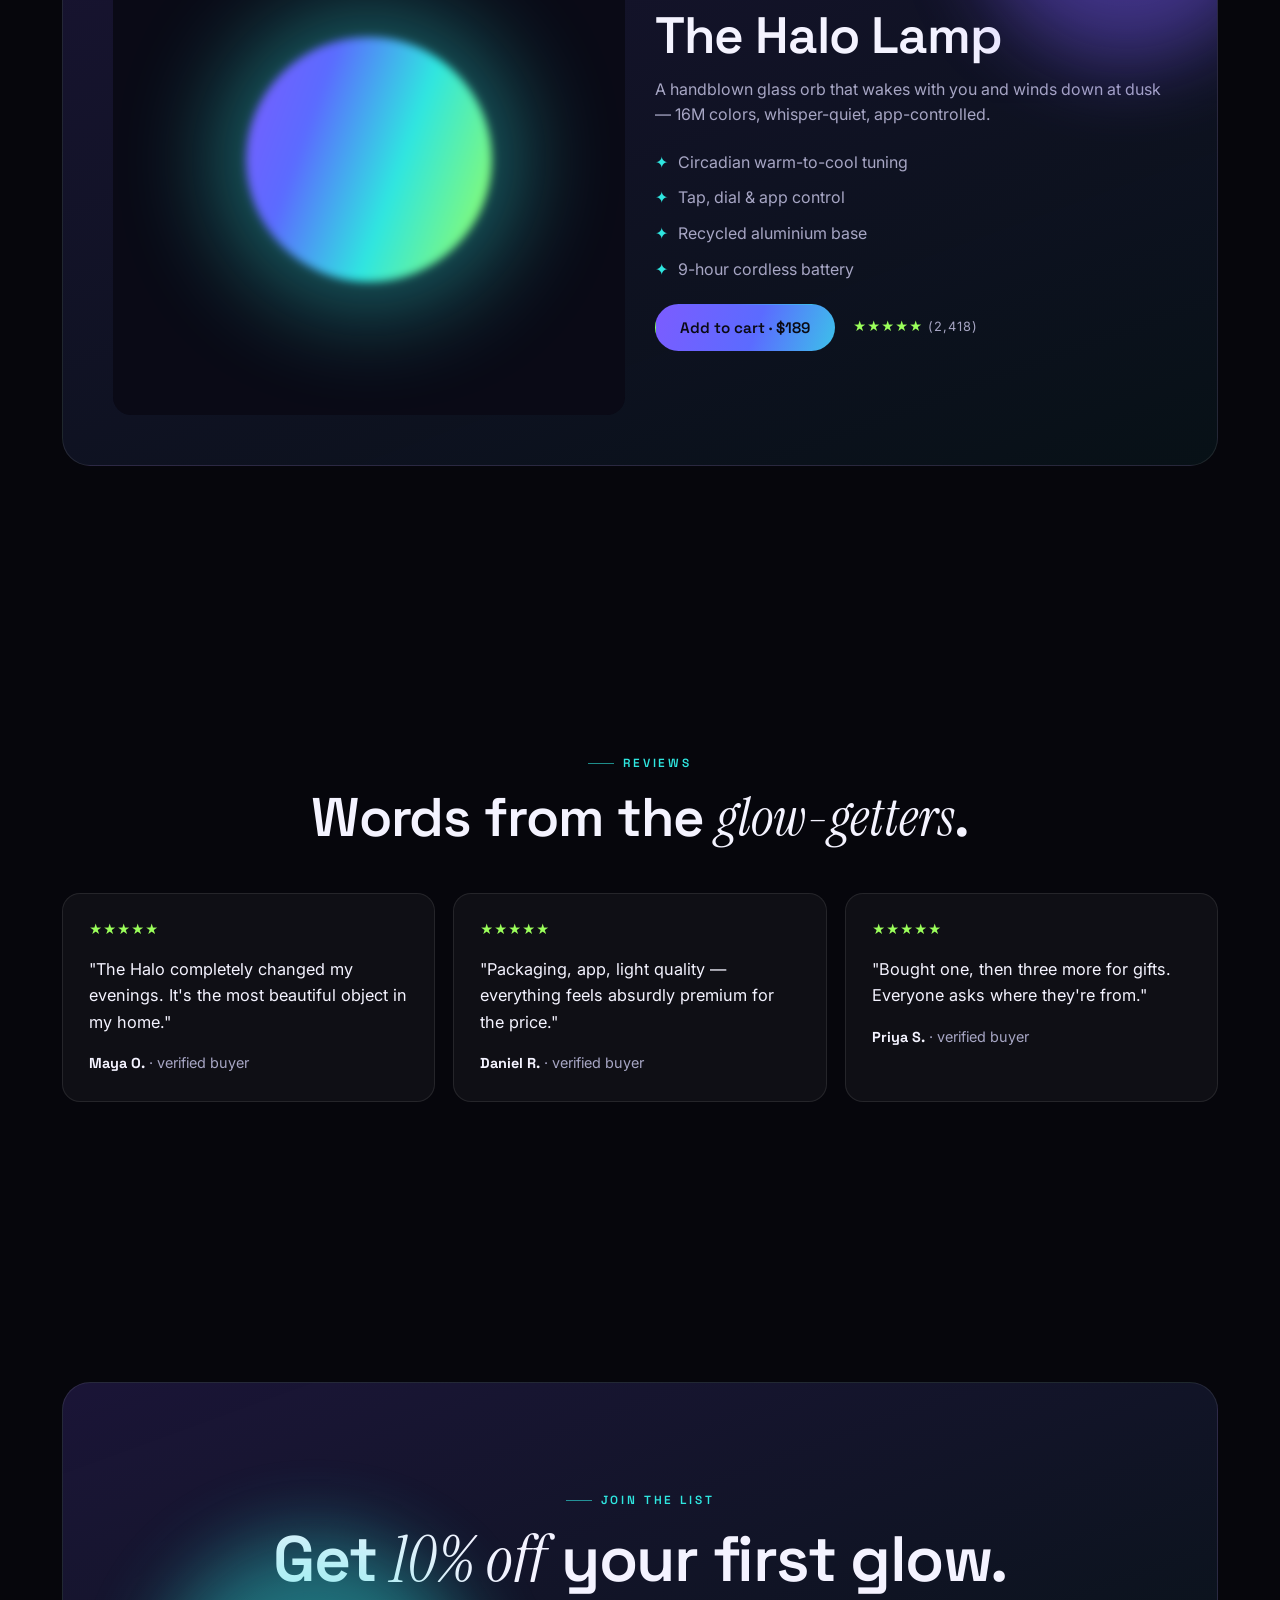
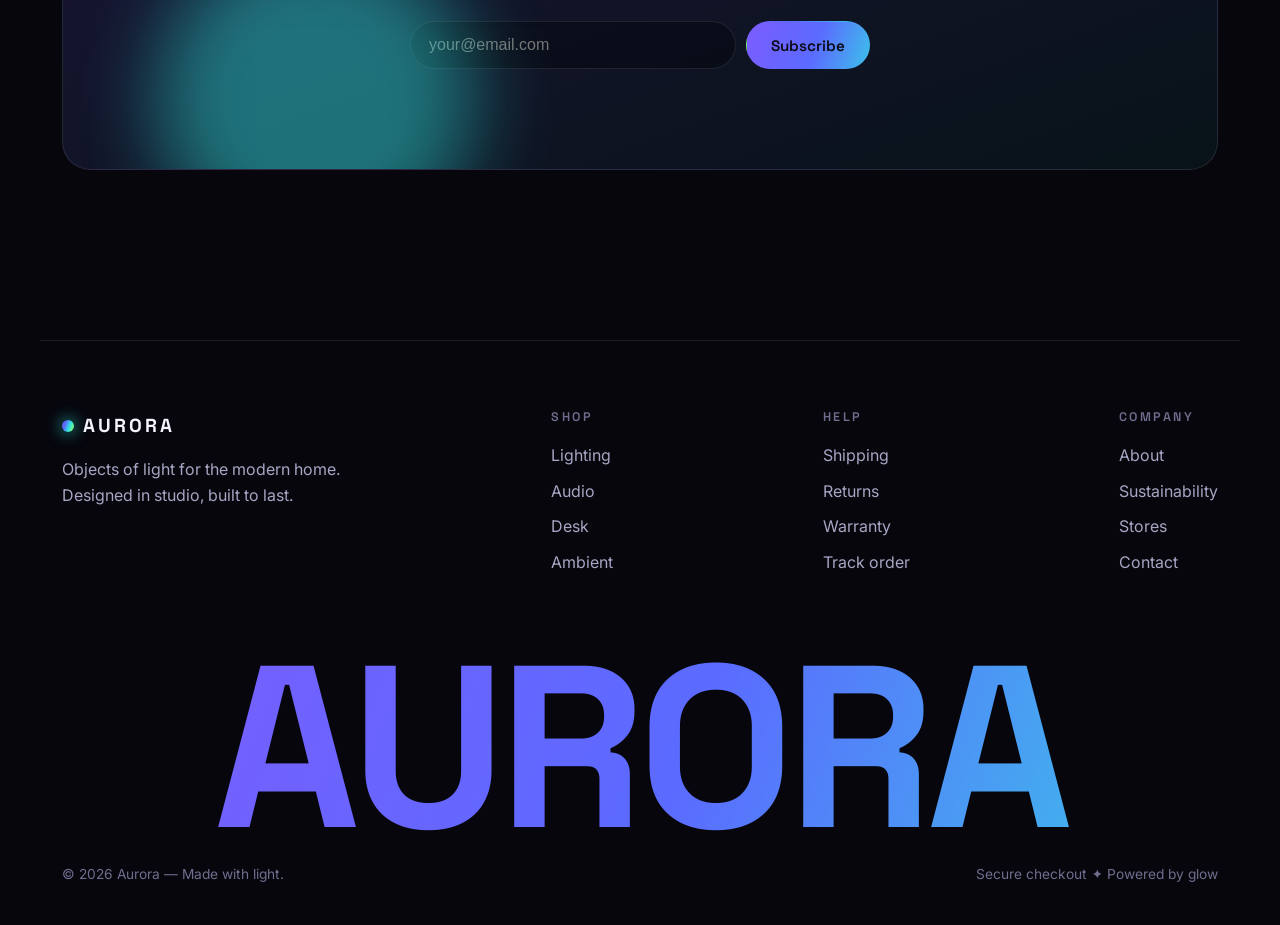
==== commit e8b6e975: "Rework AURORA demo into a live e-commerce storefront Same luminous aesthetic, now a concept store: s" ====
--- a/aurora/index.html
+++ b/aurora/index.html
@@ -3,427 +3,422 @@
 <head>
 <meta charset="utf-8">
 <meta name="viewport" content="width=device-width, initial-scale=1, viewport-fit=cover">
-<title>AURORA — Creative Intelligence Studio</title>
-<meta name="description" content="Aurora is a creative intelligence studio designing brands, interfaces and immersive experiences for the next era of the web.">
+<title>AURORA — Objects of Light</title>
+<meta name="description" content="Aurora designs luminous objects for the home — ambient lighting, audio and desk pieces that glow.">
 <link rel="preconnect" href="https://fonts.googleapis.com">
 <link rel="preconnect" href="https://fonts.gstatic.com" crossorigin>
 <link href="https://fonts.googleapis.com/css2?family=Space+Grotesk:wght@400;500;600;700&family=Inter:wght@400;500;600&family=Instrument+Serif:ital@0;1&display=swap" rel="stylesheet">
 <style>
 :root{
-  --bg:#06060c; --bg2:#0b0b18; --surface:rgba(255,255,255,.04); --border:rgba(255,255,255,.09);
+  --bg:#06060c; --surface:rgba(255,255,255,.04); --border:rgba(255,255,255,.09);
   --ink:#f4f3ff; --soft:#a7a6c4; --faint:#6f6e8f;
   --violet:#7c5cff; --indigo:#5b6bff; --cyan:#2fe6e0; --pink:#ff5db1; --lime:#9bff5b;
   --grad:linear-gradient(110deg,#7c5cff 0%,#5b6bff 28%,#2fe6e0 60%,#9bff5b 100%);
-  --grad-pink:linear-gradient(110deg,#ff5db1,#7c5cff 60%,#2fe6e0);
-  --maxw:1200px; --ease:cubic-bezier(.2,.7,.2,1);
-  --r:18px; --r-lg:28px;
+  --maxw:1200px; --ease:cubic-bezier(.2,.7,.2,1); --r:18px; --r-lg:28px;
 }
 *,*::before,*::after{box-sizing:border-box}
 html{scroll-behavior:smooth}
-body{
-  margin:0;background:var(--bg);color:var(--ink);
-  font-family:Inter,system-ui,sans-serif;line-height:1.6;
-  overflow-x:hidden;-webkit-font-smoothing:antialiased;
-}
-h1,h2,h3,h4{font-family:"Space Grotesk",sans-serif;font-weight:600;line-height:1.04;letter-spacing:-.02em;margin:0}
+body{margin:0;background:var(--bg);color:var(--ink);font-family:Inter,system-ui,sans-serif;line-height:1.6;overflow-x:hidden;-webkit-font-smoothing:antialiased}
+body.lock{overflow:hidden}
+h1,h2,h3,h4{font-family:"Space Grotesk",sans-serif;font-weight:600;line-height:1.05;letter-spacing:-.02em;margin:0}
 .serif{font-family:"Instrument Serif",serif;font-weight:400;font-style:italic;letter-spacing:0}
-a{color:inherit;text-decoration:none}
-img{max-width:100%;display:block}
-::selection{background:var(--violet);color:#fff}
-
-/* ---------- background fx ---------- */
-#aurora{position:fixed;inset:0;z-index:-2;width:100%;height:100%;filter:blur(40px) saturate(135%);opacity:.85}
+a{color:inherit;text-decoration:none}::selection{background:var(--violet);color:#fff}
+
+#aurora{position:fixed;inset:0;z-index:-2;width:100%;height:100%;filter:blur(40px) saturate(135%);opacity:.8}
 .grain{position:fixed;inset:0;z-index:-1;pointer-events:none;opacity:.05;mix-blend-mode:overlay;
   background-image:url("data:image/svg+xml,%3Csvg xmlns='http://www.w3.org/2000/svg' width='120' height='120'%3E%3Cfilter id='n'%3E%3CfeTurbulence type='fractalNoise' baseFrequency='.9' numOctaves='2'/%3E%3C/filter%3E%3Crect width='100%25' height='100%25' filter='url(%23n)'/%3E%3C/svg%3E")}
 .vignette{position:fixed;inset:0;z-index:-1;pointer-events:none;background:radial-gradient(120% 80% at 50% -10%,transparent 40%,rgba(0,0,0,.55) 100%)}
-
-/* ---------- scroll progress + cursor ---------- */
 .progress{position:fixed;top:0;left:0;height:2px;width:0;z-index:100;background:var(--grad);box-shadow:0 0 14px var(--violet)}
-.cursor{position:fixed;top:0;left:0;width:34px;height:34px;border-radius:50%;border:1px solid rgba(255,255,255,.5);
-  transform:translate(-50%,-50%);pointer-events:none;z-index:99;transition:width .25s,height .25s,background .25s,border-color .25s;mix-blend-mode:difference}
-.cursor.big{width:80px;height:80px;background:rgba(255,255,255,.9);border-color:transparent}
+.cursor{position:fixed;top:0;left:0;width:34px;height:34px;border-radius:50%;border:1px solid rgba(255,255,255,.5);transform:translate(-50%,-50%);pointer-events:none;z-index:99;transition:width .25s,height .25s,background .25s;mix-blend-mode:difference}
+.cursor.big{width:76px;height:76px;background:rgba(255,255,255,.9);border-color:transparent}
 @media (hover:none){.cursor{display:none}}
 
-/* ---------- nav ---------- */
-.nav{position:fixed;top:14px;left:50%;transform:translateX(-50%);z-index:90;width:calc(100% - 28px);max-width:var(--maxw)}
-.nav__in{display:flex;align-items:center;gap:18px;padding:11px 12px 11px 20px;border:1px solid var(--border);border-radius:60px;
-  background:rgba(10,10,20,.55);backdrop-filter:blur(16px) saturate(140%);-webkit-backdrop-filter:blur(16px) saturate(140%)}
-.brand{font-family:"Space Grotesk";font-weight:700;font-size:1.15rem;letter-spacing:.14em;display:flex;align-items:center;gap:9px}
+/* announcement */
+.announce{text-align:center;font-size:.8rem;letter-spacing:.14em;text-transform:uppercase;color:var(--soft);padding:9px 16px;border-bottom:1px solid var(--border);font-family:"Space Grotesk"}
+.announce b{color:var(--ink)}
+
+/* nav */
+.nav{position:sticky;top:0;z-index:90;backdrop-filter:blur(16px) saturate(140%);-webkit-backdrop-filter:blur(16px) saturate(140%);background:rgba(8,8,16,.62);border-bottom:1px solid var(--border)}
+.nav__in{max-width:var(--maxw);margin-inline:auto;display:flex;align-items:center;gap:18px;padding:14px 22px}
+.brand{font-family:"Space Grotesk";font-weight:700;font-size:1.18rem;letter-spacing:.16em;display:flex;align-items:center;gap:9px}
 .brand .dot{width:12px;height:12px;border-radius:50%;background:var(--grad);box-shadow:0 0 16px var(--cyan)}
-.nav__links{display:flex;gap:6px;margin-left:auto}
-.nav__links a{padding:8px 14px;border-radius:40px;color:var(--soft);font-size:.92rem;transition:color .2s,background .2s}
+.nav__links{display:flex;gap:4px;margin-left:14px}
+.nav__links a{padding:8px 14px;border-radius:40px;color:var(--soft);font-size:.92rem;transition:.2s}
 .nav__links a:hover{color:var(--ink);background:var(--surface)}
-.btn{display:inline-flex;align-items:center;gap:9px;padding:12px 22px;border-radius:40px;font-weight:600;font-size:.95rem;
-  font-family:"Space Grotesk";cursor:pointer;border:1px solid transparent;transition:transform .25s var(--ease),box-shadow .25s,background .25s;will-change:transform}
+.nav__actions{margin-left:auto;display:flex;align-items:center;gap:8px}
+.iconbtn{width:42px;height:42px;display:grid;place-items:center;border-radius:50%;border:1px solid var(--border);background:var(--surface);color:var(--ink);cursor:pointer;position:relative;transition:.2s}
+.iconbtn:hover{background:rgba(255,255,255,.1);border-color:rgba(124,92,255,.5)}
+.cartbadge{position:absolute;top:-4px;right:-4px;min-width:20px;height:20px;padding:0 5px;border-radius:20px;background:var(--grad);color:#0a0a14;font-size:.7rem;font-weight:700;font-family:"Space Grotesk";display:grid;place-items:center;transform:scale(0);transition:transform .3s var(--ease)}
+.cartbadge.show{transform:scale(1)}
+@media(max-width:780px){.nav__links{display:none}}
+
+.btn{display:inline-flex;align-items:center;justify-content:center;gap:9px;padding:13px 24px;border-radius:40px;font-weight:600;font-size:.95rem;font-family:"Space Grotesk";cursor:pointer;border:1px solid transparent;transition:transform .25s var(--ease),box-shadow .25s,background .25s;will-change:transform}
 .btn--primary{background:var(--grad);color:#0a0a14;background-size:200% 200%}
 .btn--primary:hover{box-shadow:0 10px 40px rgba(124,92,255,.5);background-position:100% 50%}
 .btn--ghost{background:var(--surface);color:var(--ink);border-color:var(--border)}
 .btn--ghost:hover{background:rgba(255,255,255,.09)}
-@media(max-width:760px){.nav__links{display:none}}
-
-/* ---------- layout ---------- */
+.btn--block{width:100%}
+
 .wrap{max-width:var(--maxw);margin-inline:auto;padding-inline:22px}
-section{position:relative}
-.eyebrow{display:inline-flex;align-items:center;gap:9px;font-family:"Space Grotesk";font-size:.74rem;font-weight:600;
-  letter-spacing:.24em;text-transform:uppercase;color:var(--cyan)}
+.eyebrow{display:inline-flex;align-items:center;gap:9px;font-family:"Space Grotesk";font-size:.74rem;font-weight:600;letter-spacing:.24em;text-transform:uppercase;color:var(--cyan)}
 .eyebrow::before{content:"";width:26px;height:1px;background:var(--cyan);opacity:.6}
-
-/* ---------- hero ---------- */
-.hero{min-height:100vh;display:flex;flex-direction:column;justify-content:center;padding-top:120px;padding-bottom:40px}
-.hero h1{font-size:clamp(3rem,11vw,9.5rem);text-align:center}
-.hero h1 .line{display:block;overflow:hidden}
-.hero h1 .word{display:inline-block;transform:translateY(110%);animation:rise 1s var(--ease) forwards}
-.hero h1 .g{background:var(--grad);-webkit-background-clip:text;background-clip:text;color:transparent;background-size:200% auto;animation:rise 1s var(--ease) forwards,flow 8s linear infinite}
-@keyframes rise{to{transform:translateY(0)}}
+.pad{padding-block:clamp(70px,11vw,140px)}
+.shead{max-width:760px;margin-bottom:46px}
+.shead h2{font-size:clamp(2rem,5vw,3.4rem);margin-top:16px}
+.shead p{color:var(--soft);margin-top:16px;font-size:1.05rem}
+.reveal{opacity:0;transform:translateY(36px);transition:opacity .9s var(--ease),transform .9s var(--ease)}
+.reveal.in{opacity:1;transform:none}
+
+/* hero */
+.hero{display:grid;grid-template-columns:1.05fr .95fr;gap:40px;align-items:center;padding-block:clamp(50px,8vw,90px)}
+.hero h1{font-size:clamp(2.8rem,7vw,5.8rem)}
+.hero h1 .g{background:var(--grad);-webkit-background-clip:text;background-clip:text;color:transparent;background-size:200% auto;animation:flow 8s linear infinite}
 @keyframes flow{to{background-position:200% center}}
-.hero__sub{max-width:620px;margin:30px auto 0;text-align:center;color:var(--soft);font-size:clamp(1rem,1.6vw,1.22rem)}
-.hero__cta{display:flex;gap:14px;justify-content:center;margin-top:38px;flex-wrap:wrap}
-.hero__pills{display:flex;gap:10px;justify-content:center;flex-wrap:wrap;margin-top:56px}
-.pill{display:flex;align-items:center;gap:9px;padding:9px 16px;border:1px solid var(--border);border-radius:40px;
-  background:var(--surface);font-size:.84rem;color:var(--soft);backdrop-filter:blur(6px)}
-.pill b{color:var(--ink);font-family:"Space Grotesk"}
-.scrollcue{display:flex;justify-content:center;margin-top:54px;color:var(--faint);font-size:.78rem;letter-spacing:.2em;text-transform:uppercase}
-.scrollcue span{animation:bob 2s ease-in-out infinite}
-@keyframes bob{50%{transform:translateY(7px);opacity:.5}}
-
-/* ---------- marquee ---------- */
-.marquee{margin-top:30px;border-block:1px solid var(--border);padding:22px 0;overflow:hidden;
-  -webkit-mask-image:linear-gradient(90deg,transparent,#000 12%,#000 88%,transparent);mask-image:linear-gradient(90deg,transparent,#000 12%,#000 88%,transparent)}
-.marquee__row{display:flex;gap:64px;width:max-content;animation:slide 28s linear infinite}
-.marquee:hover .marquee__row{animation-play-state:paused}
-.marquee__row span{font-family:"Space Grotesk";font-size:1.5rem;font-weight:500;color:var(--faint);display:flex;align-items:center;gap:64px;white-space:nowrap}
+.hero p{color:var(--soft);font-size:1.15rem;max-width:460px;margin:24px 0 32px}
+.hero__cta{display:flex;gap:14px;flex-wrap:wrap}
+.hero__stats{display:flex;gap:28px;margin-top:40px;flex-wrap:wrap}
+.hero__stats div b{font-family:"Space Grotesk";font-size:1.5rem;display:block}
+.hero__stats div span{color:var(--faint);font-size:.85rem}
+.hero__visual{position:relative;aspect-ratio:1;border-radius:var(--r-lg);overflow:hidden;border:1px solid var(--border);display:grid;place-items:center}
+.hero__visual .scene{position:absolute;inset:0;background:radial-gradient(60% 60% at 50% 45%,rgba(124,92,255,.55),transparent 70%),radial-gradient(50% 50% at 70% 75%,rgba(47,230,224,.4),transparent 70%),#0a0a16}
+.hero__visual .ring{position:absolute;border-radius:50%;border:1px solid rgba(255,255,255,.12)}
+.hero__visual .glow{width:46%;aspect-ratio:1;border-radius:50%;background:var(--grad);filter:blur(6px);box-shadow:0 0 90px 20px rgba(124,92,255,.5);animation:float 6s ease-in-out infinite}
+@keyframes float{50%{transform:translateY(-16px)}}
+.floattag{position:absolute;bottom:22px;left:22px;padding:12px 16px;border-radius:16px;background:rgba(8,8,16,.6);backdrop-filter:blur(10px);border:1px solid var(--border)}
+.floattag b{font-family:"Space Grotesk";display:block}.floattag span{color:var(--soft);font-size:.82rem}
+@media(max-width:860px){.hero{grid-template-columns:1fr;gap:30px}.hero__visual{order:-1}}
+
+/* marquee */
+.marquee{border-block:1px solid var(--border);padding:18px 0;overflow:hidden;-webkit-mask-image:linear-gradient(90deg,transparent,#000 12%,#000 88%,transparent);mask-image:linear-gradient(90deg,transparent,#000 12%,#000 88%,transparent)}
+.marquee__row{display:flex;gap:60px;width:max-content;animation:slide 26s linear infinite}
+.marquee__row span{font-family:"Space Grotesk";font-size:1.05rem;color:var(--soft);display:flex;align-items:center;gap:60px;white-space:nowrap}
 .marquee__row span::after{content:"✦";color:var(--violet)}
 @keyframes slide{to{transform:translateX(-50%)}}
 
-/* ---------- reveal ---------- */
-.reveal{opacity:0;transform:translateY(38px);transition:opacity .9s var(--ease),transform .9s var(--ease)}
-.reveal.in{opacity:1;transform:none}
-
-/* ---------- section heading ---------- */
-.shead{max-width:760px;margin-bottom:54px}
-.shead h2{font-size:clamp(2rem,5vw,3.6rem);margin-top:18px}
-.shead p{color:var(--soft);margin-top:18px;font-size:1.08rem}
-.pad{padding-block:clamp(90px,14vw,170px)}
-
-/* ---------- bento ---------- */
-.bento{display:grid;grid-template-columns:repeat(6,1fr);gap:16px}
-.card{position:relative;border:1px solid var(--border);border-radius:var(--r-lg);padding:30px;overflow:hidden;
-  background:var(--surface);transition:transform .4s var(--ease),border-color .4s;transform-style:preserve-3d}
-.card::before{content:"";position:absolute;inset:0;border-radius:inherit;opacity:0;transition:opacity .4s;
-  background:radial-gradient(380px circle at var(--mx,50%) var(--my,50%),rgba(124,92,255,.22),transparent 60%)}
-.card:hover::before{opacity:1}
-.card:hover{border-color:rgba(124,92,255,.5)}
-.card h3{font-size:1.5rem;margin-bottom:10px}
-.card p{color:var(--soft);font-size:.98rem}
-.card .ic{width:50px;height:50px;border-radius:14px;display:grid;place-items:center;margin-bottom:22px;
-  background:var(--grad);color:#0a0a14;font-size:1.4rem;box-shadow:0 8px 30px rgba(124,92,255,.4)}
-.card--lg{grid-column:span 3} .card--md{grid-column:span 2} .card--sm{grid-column:span 2}
-.card--feature{grid-column:span 4;min-height:320px;display:flex;flex-direction:column;justify-content:flex-end;
-  background:linear-gradient(160deg,rgba(124,92,255,.16),rgba(47,230,224,.06))}
-.card--feature .big{font-family:"Space Grotesk";font-size:clamp(2.4rem,6vw,4.4rem);background:var(--grad);
-  -webkit-background-clip:text;background-clip:text;color:transparent;line-height:1}
-.orb{position:absolute;border-radius:50%;filter:blur(36px);opacity:.5;pointer-events:none}
-@media(max-width:900px){.bento{grid-template-columns:repeat(2,1fr)}
-  .card--lg,.card--md,.card--sm,.card--feature{grid-column:span 2;min-height:auto}}
-
-/* ---------- stats ---------- */
-.stats{display:grid;grid-template-columns:repeat(4,1fr);gap:24px;border-block:1px solid var(--border);padding-block:64px}
-.stat .num{font-family:"Space Grotesk";font-size:clamp(2.6rem,6vw,4.4rem);font-weight:700;line-height:1;
-  background:var(--grad);-webkit-background-clip:text;background-clip:text;color:transparent}
-.stat .lbl{color:var(--soft);margin-top:10px;font-size:.95rem}
-@media(max-width:760px){.stats{grid-template-columns:repeat(2,1fr);gap:40px 24px}}
-
-/* ---------- showcase ---------- */
-.work{display:grid;grid-template-columns:1fr 1fr;gap:18px}
-.tile{position:relative;border-radius:var(--r-lg);overflow:hidden;aspect-ratio:4/3;border:1px solid var(--border);
-  display:flex;align-items:flex-end;padding:28px;isolation:isolate;transition:transform .5s var(--ease)}
-.tile:hover{transform:translateY(-6px)}
-.tile__bg{position:absolute;inset:0;z-index:-1;transition:transform .8s var(--ease)}
-.tile:hover .tile__bg{transform:scale(1.08)}
-.tile h3{font-size:1.7rem}.tile p{color:rgba(255,255,255,.8);font-size:.9rem}
-.tag{position:absolute;top:20px;left:20px;padding:6px 13px;border-radius:30px;font-size:.74rem;font-weight:600;
-  font-family:"Space Grotesk";letter-spacing:.08em;background:rgba(0,0,0,.4);backdrop-filter:blur(8px);border:1px solid rgba(255,255,255,.18)}
-@media(max-width:760px){.work{grid-template-columns:1fr}}
-
-/* ---------- process ---------- */
-.steps{display:grid;grid-template-columns:repeat(4,1fr);gap:18px;counter-reset:s}
-.step{border:1px solid var(--border);border-radius:var(--r);padding:28px;background:var(--surface);position:relative}
-.step::before{counter-increment:s;content:"0" counter(s);font-family:"Space Grotesk";font-size:2.6rem;font-weight:700;
-  color:transparent;-webkit-text-stroke:1px var(--violet);display:block;margin-bottom:18px}
-.step h3{font-size:1.2rem;margin-bottom:8px}.step p{color:var(--soft);font-size:.92rem}
-@media(max-width:900px){.steps{grid-template-columns:repeat(2,1fr)}}
-@media(max-width:520px){.steps{grid-template-columns:1fr}}
-
-/* ---------- quote ---------- */
-.quote{text-align:center;max-width:920px;margin-inline:auto}
-.quote p{font-size:clamp(1.7rem,4.4vw,3.1rem);line-height:1.18;font-family:"Space Grotesk";font-weight:500}
-.quote .mark{font-size:5rem;line-height:0;color:var(--violet)}
-.quote .who{margin-top:34px;color:var(--soft)}.quote .who b{color:var(--ink);font-family:"Space Grotesk"}
-
-/* ---------- CTA ---------- */
-.cta{position:relative;border-radius:var(--r-lg);overflow:hidden;text-align:center;padding:clamp(60px,9vw,120px) 28px;
-  border:1px solid var(--border);background:linear-gradient(160deg,rgba(124,92,255,.2),rgba(47,230,224,.07))}
-.cta h2{font-size:clamp(2.2rem,6vw,4.6rem)}
-.cta p{color:var(--soft);max-width:520px;margin:18px auto 36px;font-size:1.1rem}
-
-/* ---------- faq ---------- */
-.faq{max-width:840px;margin-inline:auto}
-.q{border-bottom:1px solid var(--border)}
-.q button{width:100%;display:flex;justify-content:space-between;align-items:center;gap:20px;padding:26px 4px;
-  background:none;border:0;color:var(--ink);font-family:"Space Grotesk";font-size:1.2rem;font-weight:500;text-align:left;cursor:pointer}
-.q .plus{flex:0 0 auto;width:26px;height:26px;position:relative;transition:transform .3s}
-.q .plus::before,.q .plus::after{content:"";position:absolute;inset:0;margin:auto;background:var(--cyan)}
-.q .plus::before{width:100%;height:2px}.q .plus::after{width:2px;height:100%}
-.q.open .plus{transform:rotate(135deg)}
-.q .a{max-height:0;overflow:hidden;transition:max-height .4s var(--ease);color:var(--soft)}
-.q.open .a{max-height:240px}.q .a p{padding:0 4px 26px}
-
-/* ---------- footer ---------- */
-footer{border-top:1px solid var(--border);padding-top:80px;margin-top:40px}
-.fgrid{display:flex;justify-content:space-between;gap:40px;flex-wrap:wrap;margin-bottom:60px}
-.fcol h4{font-size:.78rem;letter-spacing:.2em;text-transform:uppercase;color:var(--faint);margin-bottom:16px;font-family:"Space Grotesk"}
-.fcol a{display:block;color:var(--soft);padding:6px 0;transition:color .2s}.fcol a:hover{color:var(--cyan)}
-.wordmark{font-family:"Space Grotesk";font-weight:700;font-size:clamp(3.4rem,18vw,15rem);line-height:.8;letter-spacing:-.03em;
-  background:var(--grad);-webkit-background-clip:text;background-clip:text;color:transparent;background-size:200% auto;animation:flow 10s linear infinite;
-  text-align:center;padding-block:30px 24px}
+/* collections */
+.cols{display:grid;grid-template-columns:repeat(4,1fr);gap:16px}
+.col{position:relative;aspect-ratio:3/4;border-radius:var(--r-lg);overflow:hidden;border:1px solid var(--border);display:flex;align-items:flex-end;padding:22px;transition:transform .5s var(--ease)}
+.col:hover{transform:translateY(-6px)}
+.col__bg{position:absolute;inset:0;z-index:-1;transition:transform .8s var(--ease)}.col:hover .col__bg{transform:scale(1.08)}
+.col h3{font-size:1.4rem}.col span{color:var(--soft);font-size:.85rem}
+@media(max-width:860px){.cols{grid-template-columns:repeat(2,1fr)}}
+
+/* products */
+.grid{display:grid;grid-template-columns:repeat(4,1fr);gap:18px}
+@media(max-width:980px){.grid{grid-template-columns:repeat(3,1fr)}}
+@media(max-width:720px){.grid{grid-template-columns:repeat(2,1fr)}}
+.prod{border:1px solid var(--border);border-radius:var(--r-lg);overflow:hidden;background:var(--surface);display:flex;flex-direction:column;transition:transform .4s var(--ease),border-color .4s}
+.prod:hover{transform:translateY(-6px);border-color:rgba(124,92,255,.45)}
+.prod__img{position:relative;aspect-ratio:1;overflow:hidden}
+.prod__img .blob{position:absolute;inset:0;display:grid;place-items:center}
+.prod__img .blob i{width:55%;aspect-ratio:1;border-radius:50%;filter:blur(2px);box-shadow:0 0 60px 8px rgba(124,92,255,.4);transition:transform .5s var(--ease)}
+.prod:hover .prod__img .blob i{transform:scale(1.1)}
+.prod__chip{position:absolute;top:12px;left:12px;padding:5px 11px;border-radius:30px;font-size:.7rem;font-weight:700;font-family:"Space Grotesk";letter-spacing:.06em;background:rgba(0,0,0,.45);backdrop-filter:blur(8px);border:1px solid rgba(255,255,255,.18)}
+.prod__body{padding:18px;display:flex;flex-direction:column;gap:4px;flex:1}
+.prod__name{font-family:"Space Grotesk";font-weight:600;font-size:1.05rem}
+.prod__cat{color:var(--faint);font-size:.8rem}
+.prod__row{display:flex;align-items:center;justify-content:space-between;margin-top:12px}
+.prod__price{font-family:"Space Grotesk";font-weight:700;font-size:1.15rem}
+.prod__price s{color:var(--faint);font-weight:400;font-size:.85rem;margin-right:6px}
+.add{padding:10px 16px;border-radius:30px;border:1px solid var(--border);background:rgba(255,255,255,.05);color:var(--ink);font-family:"Space Grotesk";font-weight:600;font-size:.85rem;cursor:pointer;transition:.2s}
+.add:hover{background:var(--grad);color:#0a0a14;border-color:transparent}
+.stars{color:var(--lime);font-size:.8rem;letter-spacing:1px}
+
+/* featured */
+.feat{display:grid;grid-template-columns:1fr 1fr;gap:30px;align-items:center;border:1px solid var(--border);border-radius:var(--r-lg);padding:clamp(24px,4vw,50px);background:linear-gradient(160deg,rgba(124,92,255,.16),rgba(47,230,224,.05));position:relative;overflow:hidden}
+.feat__img{aspect-ratio:1;border-radius:var(--r);position:relative;overflow:hidden;display:grid;place-items:center;background:#0a0a16}
+.feat__img .glow{width:48%;aspect-ratio:1;border-radius:50%;background:var(--grad);filter:blur(4px);box-shadow:0 0 100px 24px rgba(47,230,224,.45);animation:float 6s ease-in-out infinite}
+.feat ul{list-style:none;padding:0;margin:22px 0;display:flex;flex-direction:column;gap:10px}
+.feat li{display:flex;gap:10px;color:var(--soft)}.feat li::before{content:"✦";color:var(--cyan)}
+@media(max-width:780px){.feat{grid-template-columns:1fr}}
+
+/* reviews */
+.revs{display:grid;grid-template-columns:repeat(3,1fr);gap:18px}
+.rev{border:1px solid var(--border);border-radius:var(--r);padding:26px;background:var(--surface)}
+.rev p{font-size:1.02rem}.rev .who{margin-top:16px;color:var(--soft);font-size:.9rem}.rev .who b{color:var(--ink);font-family:"Space Grotesk"}
+@media(max-width:860px){.revs{grid-template-columns:1fr}}
+
+/* newsletter */
+.news{text-align:center;border:1px solid var(--border);border-radius:var(--r-lg);padding:clamp(50px,8vw,100px) 24px;background:linear-gradient(160deg,rgba(124,92,255,.18),rgba(47,230,224,.06));position:relative;overflow:hidden}
+.news h2{font-size:clamp(2rem,5.5vw,4rem)}
+.news form{display:flex;gap:10px;max-width:460px;margin:28px auto 0;flex-wrap:wrap}
+.news input{flex:1 1 220px;min-width:0;padding:14px 18px;border-radius:40px;border:1px solid var(--border);background:rgba(0,0,0,.3);color:var(--ink);font-size:1rem}
+.news input:focus{outline:none;border-color:var(--violet)}
+
+/* orbs */
+.orb{position:absolute;border-radius:50%;filter:blur(40px);opacity:.45;pointer-events:none}
+
+/* cart drawer */
+.scrim{position:fixed;inset:0;background:rgba(4,4,10,.6);backdrop-filter:blur(3px);opacity:0;visibility:hidden;transition:.35s;z-index:95}
+.scrim.show{opacity:1;visibility:visible}
+.cart{position:fixed;top:0;right:0;bottom:0;width:min(420px,92vw);z-index:96;background:#0a0a16;border-left:1px solid var(--border);transform:translateX(100%);transition:transform .4s var(--ease);display:flex;flex-direction:column}
+.cart.show{transform:none}
+.cart__head{display:flex;align-items:center;justify-content:space-between;padding:22px;border-bottom:1px solid var(--border)}
+.cart__head h3{font-size:1.3rem}
+.cart__items{flex:1;overflow-y:auto;padding:10px 22px}
+.citem{display:flex;gap:14px;padding:16px 0;border-bottom:1px solid var(--border)}
+.citem__img{width:64px;height:64px;border-radius:12px;flex:0 0 auto;display:grid;place-items:center;background:#10101e}
+.citem__img i{width:60%;aspect-ratio:1;border-radius:50%;box-shadow:0 0 24px 4px rgba(124,92,255,.4)}
+.citem__main{flex:1;min-width:0}
+.citem__name{font-family:"Space Grotesk";font-weight:600;font-size:.95rem}
+.citem__price{color:var(--soft);font-size:.85rem}
+.qty{display:inline-flex;align-items:center;gap:10px;margin-top:8px;border:1px solid var(--border);border-radius:30px;padding:3px 6px}
+.qty button{width:24px;height:24px;border-radius:50%;border:0;background:var(--surface);color:var(--ink);cursor:pointer;font-size:1rem;line-height:1}
+.qty span{font-family:"Space Grotesk";min-width:18px;text-align:center}
+.citem__rm{background:none;border:0;color:var(--faint);cursor:pointer;font-size:.78rem;align-self:flex-start;margin-left:auto}
+.citem__rm:hover{color:var(--pink)}
+.cart__empty{text-align:center;color:var(--faint);padding:60px 20px}
+.cart__foot{padding:22px;border-top:1px solid var(--border)}
+.cart__sub{display:flex;justify-content:space-between;font-family:"Space Grotesk";font-size:1.15rem;margin-bottom:6px}
+.cart__note{color:var(--faint);font-size:.82rem;margin-bottom:16px}
+
+/* toast */
+.toast{position:fixed;bottom:24px;left:50%;transform:translate(-50%,140%);z-index:97;background:#10101e;border:1px solid var(--border);border-radius:40px;padding:12px 22px;font-family:"Space Grotesk";font-size:.9rem;transition:transform .4s var(--ease);box-shadow:0 10px 40px rgba(0,0,0,.5)}
+.toast.show{transform:translate(-50%,0)}
+.toast b{color:var(--cyan)}
+
+/* footer */
+footer{border-top:1px solid var(--border);padding-top:70px;margin-top:30px}
+.fgrid{display:flex;justify-content:space-between;gap:40px;flex-wrap:wrap;margin-bottom:50px}
+.fcol h4{font-size:.78rem;letter-spacing:.2em;text-transform:uppercase;color:var(--faint);margin-bottom:14px;font-family:"Space Grotesk"}
+.fcol a{display:block;color:var(--soft);padding:5px 0;transition:.2s}.fcol a:hover{color:var(--cyan)}
+.wordmark{font-family:"Space Grotesk";font-weight:700;font-size:clamp(3.4rem,18vw,15rem);line-height:.8;letter-spacing:-.03em;background:var(--grad);-webkit-background-clip:text;background-clip:text;color:transparent;background-size:200% auto;animation:flow 10s linear infinite;text-align:center;padding-block:24px}
 .fbot{display:flex;justify-content:space-between;gap:18px;flex-wrap:wrap;color:var(--faint);font-size:.86rem;padding-bottom:40px}
-
-@media(prefers-reduced-motion:reduce){*{animation:none!important;transition:none!important}.hero h1 .word{transform:none}}
+@media(prefers-reduced-motion:reduce){*{animation:none!important;transition:none!important}}
 </style>
 </head>
 <body>
-<canvas id="aurora"></canvas>
-<div class="grain"></div><div class="vignette"></div>
-<div class="progress" id="prog"></div>
-<div class="cursor" id="cur"></div>
-
-<nav class="nav">
-  <div class="nav__in">
-    <div class="brand"><span class="dot"></span>AURORA</div>
-    <div class="nav__links">
-      <a href="#work">Work</a><a href="#studio">Studio</a><a href="#process">Process</a><a href="#faq">FAQ</a>
+<canvas id="aurora"></canvas><div class="grain"></div><div class="vignette"></div>
+<div class="progress" id="prog"></div><div class="cursor" id="cur"></div>
+
+<div class="announce">Free worldwide shipping over <b>$150</b> ✦ 30-day returns ✦ 2-year warranty</div>
+
+<nav class="nav"><div class="nav__in">
+  <div class="brand"><span class="dot"></span>AURORA</div>
+  <div class="nav__links"><a href="#shop">Shop</a><a href="#collections">Collections</a><a href="#featured">Featured</a><a href="#about">About</a></div>
+  <div class="nav__actions">
+    <button class="iconbtn" aria-label="Search">⌕</button>
+    <button class="iconbtn" id="cartBtn" aria-label="Cart">
+      <svg width="20" height="20" viewBox="0 0 24 24" fill="none"><path d="M6 6h15l-1.5 9h-12L5 3H2" stroke="currentColor" stroke-width="2" stroke-linecap="round" stroke-linejoin="round"/><circle cx="9" cy="20" r="1.4" fill="currentColor"/><circle cx="18" cy="20" r="1.4" fill="currentColor"/></svg>
+      <span class="cartbadge" id="badge">0</span>
+    </button>
+  </div>
+</div></nav>
+
+<!-- HERO -->
+<header class="hero wrap">
+  <div class="reveal">
+    <span class="eyebrow">New collection · Winter ’26</span>
+    <h1 style="margin-top:18px">Objects of <span class="g">light</span>.</h1>
+    <p>Ambient lighting, audio and desk pieces engineered to glow — designed in studio, built to last a lifetime.</p>
+    <div class="hero__cta">
+      <a href="#shop" class="btn btn--primary" data-magnet>Shop the collection →</a>
+      <a href="#featured" class="btn btn--ghost" data-magnet>Meet the Halo</a>
     </div>
-    <a href="#contact" class="btn btn--primary" data-magnet>Start a project</a>
-  </div>
-</nav>
-
-<header class="hero wrap">
-  <h1>
-    <span class="line"><span class="word" style="animation-delay:.05s">We craft</span></span>
-    <span class="line"><span class="word g" style="animation-delay:.15s">luminous</span></span>
-    <span class="line"><span class="word" style="animation-delay:.25s">experiences</span></span>
-  </h1>
-  <p class="hero__sub">Aurora is a creative-intelligence studio designing brands, interfaces and immersive products for teams building the next era of the web.</p>
-  <div class="hero__cta">
-    <a href="#contact" class="btn btn--primary" data-magnet>Begin the journey →</a>
-    <a href="#work" class="btn btn--ghost" data-magnet>View our work</a>
-  </div>
-  <div class="hero__pills">
-    <span class="pill"><b>↑212%</b> avg. conversion lift</span>
-    <span class="pill"><b>40+</b> launches shipped</span>
-    <span class="pill"><b>4.9/5</b> client rating</span>
-  </div>
-  <div class="scrollcue"><span>scroll to explore ↓</span></div>
+    <div class="hero__stats">
+      <div><b>12k+</b><span>5-star reviews</span></div>
+      <div><b>40+</b><span>Countries shipped</span></div>
+      <div><b>100%</b><span>Carbon neutral</span></div>
+    </div>
+  </div>
+  <div class="hero__visual reveal">
+    <div class="scene"></div>
+    <div class="ring" style="width:80%;height:80%"></div><div class="ring" style="width:55%;height:55%"></div>
+    <div class="glow"></div>
+    <div class="floattag"><b>Halo Lamp</b><span>from $189</span></div>
+  </div>
 </header>
 
-<div class="marquee" aria-hidden="true">
-  <div class="marquee__row">
-    <span>BRAND</span><span>INTERFACE</span><span>MOTION</span><span>STRATEGY</span><span>WEB3</span><span>SPATIAL</span>
-    <span>BRAND</span><span>INTERFACE</span><span>MOTION</span><span>STRATEGY</span><span>WEB3</span><span>SPATIAL</span>
-  </div>
-</div>
-
-<!-- STUDIO / BENTO -->
-<section id="studio" class="pad wrap">
-  <div class="shead reveal">
-    <span class="eyebrow">What we do</span>
-    <h2>A studio engineered for <span class="serif">wonder</span>.</h2>
-    <p>We pair design taste with technical depth — shipping work that feels inevitable and performs like it means it.</p>
-  </div>
-  <div class="bento">
-    <article class="card card--feature reveal" data-tilt>
-      <div class="orb" style="width:240px;height:240px;background:var(--violet);top:-60px;right:-40px"></div>
-      <span class="big">01</span>
-      <h3 style="margin-top:14px">Brand systems that scale</h3>
-      <p>Identity, voice and design languages built as living systems — not static logos.</p>
-    </article>
-    <article class="card card--md reveal" data-tilt><div class="ic">◈</div><h3>Product design</h3><p>End-to-end UX for web & mobile, from first sketch to pixel-perfect ship.</p></article>
-    <article class="card card--sm reveal" data-tilt><div class="ic">⚡</div><h3>Motion</h3><p>Micro-interactions and scroll choreography that breathe.</p></article>
-    <article class="card card--sm reveal" data-tilt><div class="ic">◐</div><h3>Spatial & 3D</h3><p>WebGL, immersive scenes and real-time experiences.</p></article>
-    <article class="card card--md reveal" data-tilt><div class="ic">✦</div><h3>Creative AI</h3><p>Bespoke generative tooling woven into your workflow.</p></article>
-    <article class="card card--lg reveal" data-tilt>
-      <div class="orb" style="width:200px;height:200px;background:var(--cyan);bottom:-60px;left:-30px"></div>
-      <div class="ic">⟁</div><h3>Engineering</h3><p>Production-grade front-ends — accessible, fast, and built to last.</p></article>
-    <article class="card card--lg reveal" data-tilt>
-      <div class="orb" style="width:200px;height:200px;background:var(--pink);top:-50px;right:-30px"></div>
-      <div class="ic">◇</div><h3>Strategy</h3><p>Positioning and narrative that make the design land with the people who matter.</p></article>
+<div class="marquee" aria-hidden="true"><div class="marquee__row">
+  <span>FREE SHIPPING</span><span>2-YEAR WARRANTY</span><span>CARBON NEUTRAL</span><span>DESIGNED IN STUDIO</span><span>30-DAY RETURNS</span>
+  <span>FREE SHIPPING</span><span>2-YEAR WARRANTY</span><span>CARBON NEUTRAL</span><span>DESIGNED IN STUDIO</span><span>30-DAY RETURNS</span>
+</div></div>
+
+<!-- COLLECTIONS -->
+<section id="collections" class="pad wrap">
+  <div class="shead reveal"><span class="eyebrow">Browse</span><h2>Shop by <span class="serif">collection</span>.</h2></div>
+  <div class="cols">
+    <a class="col reveal" href="#shop"><div class="col__bg" style="background:radial-gradient(120% 120% at 0% 0%,#7c5cff,#1a1140 70%)"></div><div><h3>Lighting</h3><span>14 pieces</span></div></a>
+    <a class="col reveal" href="#shop"><div class="col__bg" style="background:radial-gradient(120% 120% at 100% 0%,#2fe6e0,#08332f 70%)"></div><div><h3>Audio</h3><span>8 pieces</span></div></a>
+    <a class="col reveal" href="#shop"><div class="col__bg" style="background:radial-gradient(120% 120% at 0% 100%,#ff5db1,#3a0f2a 70%)"></div><div><h3>Desk</h3><span>11 pieces</span></div></a>
+    <a class="col reveal" href="#shop"><div class="col__bg" style="background:radial-gradient(120% 120% at 100% 100%,#9bff5b,#1c3309 70%)"></div><div><h3>Ambient</h3><span>9 pieces</span></div></a>
   </div>
 </section>
 
-<!-- STATS -->
-<section class="wrap">
-  <div class="stats">
-    <div class="stat reveal"><div class="num" data-count="212" data-suffix="%">0</div><div class="lbl">Avg. conversion lift</div></div>
-    <div class="stat reveal"><div class="num" data-count="40" data-suffix="+">0</div><div class="lbl">Products launched</div></div>
-    <div class="stat reveal"><div class="num" data-count="18" data-suffix="">0</div><div class="lbl">Design awards</div></div>
-    <div class="stat reveal"><div class="num" data-count="100" data-suffix="%">0</div><div class="lbl">Remote, worldwide</div></div>
-  </div>
+<!-- SHOP GRID -->
+<section id="shop" class="pad wrap" style="padding-top:0">
+  <div class="shead reveal"><span class="eyebrow">Best sellers</span><h2>Loved by <span class="serif">thousands</span>.</h2><p>Tap add and watch your cart fill — the whole store is live.</p></div>
+  <div class="grid" id="grid"></div>
 </section>
 
-<!-- WORK -->
-<section id="work" class="pad wrap">
-  <div class="shead reveal">
-    <span class="eyebrow">Selected work</span>
-    <h2>Things we're <span class="serif">proud</span> of.</h2>
-  </div>
-  <div class="work">
-    <a class="tile reveal" href="#"><div class="tile__bg" style="background:radial-gradient(120% 120% at 0% 0%,#7c5cff,#1a1140 70%)"></div><span class="tag">Fintech</span><div><h3>Nebula Bank</h3><p>A banking app that feels like the future.</p></div></a>
-    <a class="tile reveal" href="#"><div class="tile__bg" style="background:radial-gradient(120% 120% at 100% 0%,#2fe6e0,#08332f 70%)"></div><span class="tag">SaaS</span><div><h3>Flux Analytics</h3><p>Data, finally beautiful.</p></div></a>
-    <a class="tile reveal" href="#"><div class="tile__bg" style="background:radial-gradient(120% 120% at 0% 100%,#ff5db1,#3a0f2a 70%)"></div><span class="tag">Culture</span><div><h3>Resonance Fest</h3><p>An identity that moves with the music.</p></div></a>
-    <a class="tile reveal" href="#"><div class="tile__bg" style="background:radial-gradient(120% 120% at 100% 100%,#9bff5b,#1c3309 70%)"></div><span class="tag">Web3</span><div><h3>Orbit Protocol</h3><p>Trustless, but make it warm.</p></div></a>
+<!-- FEATURED -->
+<section id="featured" class="pad wrap">
+  <div class="feat reveal">
+    <div class="orb" style="width:300px;height:300px;background:var(--violet);top:-90px;right:-60px"></div>
+    <div class="feat__img"><div class="glow"></div></div>
+    <div>
+      <span class="eyebrow">Featured</span>
+      <h2 style="font-size:clamp(2rem,4.5vw,3.2rem);margin-top:14px">The Halo Lamp</h2>
+      <p style="color:var(--soft);margin-top:14px">A handblown glass orb that wakes with you and winds down at dusk — 16M colors, whisper-quiet, app-controlled.</p>
+      <ul>
+        <li>Circadian warm-to-cool tuning</li>
+        <li>Tap, dial & app control</li>
+        <li>Recycled aluminium base</li>
+        <li>9-hour cordless battery</li>
+      </ul>
+      <div style="display:flex;align-items:center;gap:18px;flex-wrap:wrap">
+        <button class="btn btn--primary" data-magnet data-add="halo">Add to cart · $189</button>
+        <span class="stars">★★★★★ <span style="color:var(--soft)">(2,418)</span></span>
+      </div>
+    </div>
   </div>
 </section>
 
-<!-- PROCESS -->
-<section id="process" class="pad wrap">
-  <div class="shead reveal">
-    <span class="eyebrow">How it works</span>
-    <h2>From spark to <span class="serif">shipped</span>.</h2>
-  </div>
-  <div class="steps">
-    <div class="step reveal"><h3>Discover</h3><p>We dig into your goals, users and constraints until the real problem is obvious.</p></div>
-    <div class="step reveal"><h3>Design</h3><p>Rapid concepts, then high-fidelity systems you can feel and test.</p></div>
-    <div class="step reveal"><h3>Build</h3><p>We engineer it for real — accessible, performant, production-ready.</p></div>
-    <div class="step reveal"><h3>Launch</h3><p>We ship, measure and iterate. Momentum doesn't stop at go-live.</p></div>
+<!-- REVIEWS -->
+<section id="about" class="pad wrap">
+  <div class="shead reveal" style="text-align:center;margin-inline:auto"><span class="eyebrow" style="justify-content:center">Reviews</span><h2>Words from the <span class="serif">glow-getters</span>.</h2></div>
+  <div class="revs">
+    <div class="rev reveal"><div class="stars">★★★★★</div><p>"The Halo completely changed my evenings. It's the most beautiful object in my home."</p><div class="who"><b>Maya O.</b> · verified buyer</div></div>
+    <div class="rev reveal"><div class="stars">★★★★★</div><p>"Packaging, app, light quality — everything feels absurdly premium for the price."</p><div class="who"><b>Daniel R.</b> · verified buyer</div></div>
+    <div class="rev reveal"><div class="stars">★★★★★</div><p>"Bought one, then three more for gifts. Everyone asks where they're from."</p><div class="who"><b>Priya S.</b> · verified buyer</div></div>
   </div>
 </section>
 
-<!-- QUOTE -->
+<!-- NEWSLETTER -->
 <section class="pad wrap">
-  <div class="quote reveal">
-    <div class="mark">"</div>
-    <p>Aurora didn't just redesign our product — they redesigned how people <span class="g" style="background:var(--grad);-webkit-background-clip:text;background-clip:text;color:transparent">feel</span> about it.</p>
-    <div class="who"><b>Maya Okafor</b> — VP Product, Nebula</div>
-  </div>
-</section>
-
-<!-- CTA -->
-<section id="contact" class="pad wrap">
-  <div class="cta reveal">
-    <div class="orb" style="width:320px;height:320px;background:var(--violet);top:-80px;left:10%"></div>
-    <div class="orb" style="width:280px;height:280px;background:var(--cyan);bottom:-80px;right:10%"></div>
-    <span class="eyebrow" style="justify-content:center">Let's build something</span>
-    <h2 style="margin-top:18px">Ready to <span class="serif">glow</span>?</h2>
-    <p>Tell us what you're dreaming up. We reply within one working day.</p>
-    <a href="mailto:hello@aurora.studio" class="btn btn--primary" data-magnet>hello@aurora.studio ↗</a>
-  </div>
-</section>
-
-<!-- FAQ -->
-<section class="pad wrap">
-  <div class="shead reveal" style="text-align:center;margin-inline:auto">
-    <span class="eyebrow" style="justify-content:center">Questions</span>
-    <h2>Good to <span class="serif">know</span>.</h2>
-  </div>
-  <div class="faq">
-    <div class="q reveal"><button>What does a typical engagement cost?<span class="plus"></span></button><div class="a"><p>Most projects land between $20k–$120k depending on scope. We'll give you a clear, fixed proposal after a short discovery call.</p></div></div>
-    <div class="q reveal"><button>How long until we launch?<span class="plus"></span></button><div class="a"><p>Brand sprints take 2–3 weeks; full product builds run 6–12 weeks. We work in tight, visible cycles so you're never in the dark.</p></div></div>
-    <div class="q reveal"><button>Do you work with our existing team?<span class="plus"></span></button><div class="a"><p>Always. We embed alongside your designers and engineers, hand off clean systems, and stick around for the launch.</p></div></div>
-    <div class="q reveal"><button>What stacks do you build in?<span class="plus"></span></button><div class="a"><p>React, Next.js, Svelte, WebGL/Three.js and friends — plus design systems in Figma. We choose what fits, not what's trendy.</p></div></div>
+  <div class="news reveal">
+    <div class="orb" style="width:320px;height:320px;background:var(--cyan);bottom:-90px;left:8%"></div>
+    <span class="eyebrow" style="justify-content:center">Join the list</span>
+    <h2 style="margin-top:16px">Get <span class="serif">10% off</span> your first glow.</h2>
+    <form onsubmit="this.reset();aurToast('Welcome to the list ✦');return false">
+      <input type="email" placeholder="your@email.com" required>
+      <button class="btn btn--primary" data-magnet type="submit">Subscribe</button>
+    </form>
   </div>
 </section>
 
 <footer class="wrap">
   <div class="fgrid">
-    <div class="fcol" style="max-width:280px">
-      <div class="brand" style="margin-bottom:14px"><span class="dot"></span>AURORA</div>
-      <p style="color:var(--soft)">Creative intelligence studio. Designing the luminous web, one launch at a time.</p>
-    </div>
-    <div class="fcol"><h4>Studio</h4><a href="#work">Work</a><a href="#studio">Services</a><a href="#process">Process</a><a href="#">About</a></div>
-    <div class="fcol"><h4>Connect</h4><a href="#">Twitter / X</a><a href="#">Instagram</a><a href="#">LinkedIn</a><a href="#">Dribbble</a></div>
-    <div class="fcol"><h4>Say hi</h4><a href="mailto:hello@aurora.studio">hello@aurora.studio</a><a href="#">Careers</a><a href="#">Press kit</a></div>
+    <div class="fcol" style="max-width:280px"><div class="brand" style="margin-bottom:14px"><span class="dot"></span>AURORA</div><p style="color:var(--soft)">Objects of light for the modern home. Designed in studio, built to last.</p></div>
+    <div class="fcol"><h4>Shop</h4><a href="#shop">Lighting</a><a href="#shop">Audio</a><a href="#shop">Desk</a><a href="#shop">Ambient</a></div>
+    <div class="fcol"><h4>Help</h4><a href="#">Shipping</a><a href="#">Returns</a><a href="#">Warranty</a><a href="#">Track order</a></div>
+    <div class="fcol"><h4>Company</h4><a href="#">About</a><a href="#">Sustainability</a><a href="#">Stores</a><a href="mailto:hello@aurora.shop">Contact</a></div>
   </div>
   <div class="wordmark">AURORA</div>
-  <div class="fbot"><span>© 2026 Aurora Studio — Made with light.</span><span>Crafted in the browser ✦</span></div>
+  <div class="fbot"><span>© 2026 Aurora — Made with light.</span><span>Secure checkout ✦ Powered by glow</span></div>
 </footer>
 
+<!-- cart -->
+<div class="scrim" id="scrim"></div>
+<aside class="cart" id="cart" aria-label="Cart">
+  <div class="cart__head"><h3>Your cart</h3><button class="iconbtn" id="cartClose" aria-label="Close">✕</button></div>
+  <div class="cart__items" id="cartItems"></div>
+  <div class="cart__foot">
+    <div class="cart__sub"><span>Subtotal</span><span id="subtotal">$0</span></div>
+    <div class="cart__note">Shipping & taxes calculated at checkout.</div>
+    <button class="btn btn--primary btn--block" data-magnet onclick="aurToast('Demo checkout ✦ — this is a concept store')">Checkout →</button>
+  </div>
+</aside>
+<div class="toast" id="toast"></div>
+
 <script>
+/* ---------- product data ---------- */
+var PRODUCTS=[
+  {id:'halo',name:'Halo Lamp',cat:'Lighting',price:189,old:229,c:'#7c5cff',chip:'Best seller',r:5},
+  {id:'nebula',name:'Nebula Speaker',cat:'Audio',price:149,c:'#2fe6e0',chip:null,r:5},
+  {id:'prism',name:'Prism Diffuser',cat:'Ambient',price:79,c:'#ff5db1',chip:'New',r:4},
+  {id:'orbit',name:'Orbit Charger',cat:'Desk',price:59,c:'#9bff5b',chip:null,r:5},
+  {id:'lumen',name:'Lumen Candle',cat:'Ambient',price:39,c:'#ffb15b',chip:null,r:4},
+  {id:'aura',name:'Aura Headphones',cat:'Audio',price:259,old:299,c:'#5b6bff',chip:'-13%',r:5},
+  {id:'glow',name:'Glow Panel',cat:'Lighting',price:129,c:'#2fe6e0',chip:null,r:5},
+  {id:'comet',name:'Comet Desk Bar',cat:'Desk',price:99,c:'#7c5cff',chip:'New',r:4}
+];
+var fmt=function(n){return '$'+n.toLocaleString()};
+var byId=function(id){for(var p of PRODUCTS)if(p.id===id)return p;};
+
+/* ---------- render grid ---------- */
+var grid=document.getElementById('grid');
+grid.innerHTML=PRODUCTS.map(function(p){
+  return '<article class="prod reveal">'+
+    '<div class="prod__img"><div class="blob" style="background:radial-gradient(70% 70% at 50% 45%,'+p.c+'33,transparent 70%),#0a0a16"><i style="background:'+p.c+'"></i></div>'+
+    (p.chip?'<span class="prod__chip">'+p.chip+'</span>':'')+'</div>'+
+    '<div class="prod__body"><div class="prod__name">'+p.name+'</div><div class="prod__cat">'+p.cat+'</div>'+
+    '<div class="stars">'+'★'.repeat(p.r)+'<span style="color:var(--faint)">'+'☆'.repeat(5-p.r)+'</span></div>'+
+    '<div class="prod__row"><div class="prod__price">'+(p.old?'<s>'+fmt(p.old)+'</s>':'')+fmt(p.price)+'</div>'+
+    '<button class="add" data-add="'+p.id+'">Add +</button></div></div></article>';
+}).join('');
+
+/* ---------- cart state ---------- */
+var cart={};
+var els={badge:document.getElementById('badge'),items:document.getElementById('cartItems'),sub:document.getElementById('subtotal'),
+  cart:document.getElementById('cart'),scrim:document.getElementById('scrim')};
+function count(){var n=0;for(var k in cart)n+=cart[k];return n;}
+function total(){var t=0;for(var k in cart)t+=byId(k).price*cart[k];return t;}
+function renderCart(){
+  var n=count();els.badge.textContent=n;els.badge.classList.toggle('show',n>0);
+  els.sub.textContent=fmt(total());
+  var keys=Object.keys(cart);
+  if(!keys.length){els.items.innerHTML='<div class="cart__empty">Your cart is empty.<br>Add some light ✦</div>';return;}
+  els.items.innerHTML=keys.map(function(k){var p=byId(k);
+    return '<div class="citem"><div class="citem__img"><i style="background:'+p.c+'"></i></div>'+
+      '<div class="citem__main"><div class="citem__name">'+p.name+'</div><div class="citem__price">'+fmt(p.price)+'</div>'+
+      '<div class="qty"><button data-dec="'+k+'">−</button><span>'+cart[k]+'</span><button data-inc="'+k+'">+</button></div></div>'+
+      '<button class="citem__rm" data-rm="'+k+'">Remove</button></div>';
+  }).join('');
+}
+function add(id){cart[id]=(cart[id]||0)+1;renderCart();aurToast('Added <b>'+byId(id).name+'</b>');}
+function openCart(){els.cart.classList.add('show');els.scrim.classList.add('show');document.body.classList.add('lock');}
+function closeCart(){els.cart.classList.remove('show');els.scrim.classList.remove('show');document.body.classList.remove('lock');}
+
+document.addEventListener('click',function(e){
+  var t=e.target.closest('[data-add],[data-inc],[data-dec],[data-rm]');if(!t)return;
+  if(t.dataset.add!==undefined){add(t.dataset.add);}
+  else if(t.dataset.inc){cart[t.dataset.inc]++;renderCart();}
+  else if(t.dataset.dec){if(--cart[t.dataset.dec]<=0)delete cart[t.dataset.dec];renderCart();}
+  else if(t.dataset.rm){delete cart[t.dataset.rm];renderCart();}
+});
+document.getElementById('cartBtn').onclick=openCart;
+document.getElementById('cartClose').onclick=closeCart;
+els.scrim.onclick=closeCart;
+addEventListener('keydown',function(e){if(e.key==='Escape')closeCart();});
+renderCart();
+
+/* ---------- toast ---------- */
+var toast=document.getElementById('toast'),tt;
+window.aurToast=function(msg){toast.innerHTML=msg;toast.classList.add('show');clearTimeout(tt);tt=setTimeout(function(){toast.classList.remove('show');},2200);};
+
 /* ---------- aurora canvas ---------- */
-(function(){
-  var c=document.getElementById('aurora'),x=c.getContext('2d'),w,h,DPR=Math.min(devicePixelRatio||1,2);
-  var cols=[[124,92,255],[91,107,255],[47,230,224],[255,93,177],[155,255,91]];
-  var blobs=[];
-  function rs(){w=c.width=innerWidth*DPR;h=c.height=innerHeight*DPR;c.style.width=innerWidth+'px';c.style.height=innerHeight+'px';}
-  rs();addEventListener('resize',rs);
-  for(var i=0;i<6;i++){var col=cols[i%cols.length];
-    blobs.push({x:Math.random()*w,y:Math.random()*h,r:(220+Math.random()*260)*DPR,
-      vx:(Math.random()-.5)*.22*DPR,vy:(Math.random()-.5)*.22*DPR,c:col,p:Math.random()*6.28});}
-  var t=0,reduce=matchMedia('(prefers-reduced-motion:reduce)').matches;
-  function draw(){
-    x.clearRect(0,0,w,h);x.globalCompositeOperation='lighter';
-    for(var b of blobs){
-      if(!reduce){b.x+=b.vx;b.y+=b.vy;b.p+=.004;
-        if(b.x< -b.r)b.x=w+b.r;if(b.x>w+b.r)b.x=-b.r;if(b.y<-b.r)b.y=h+b.r;if(b.y>h+b.r)b.y=-b.r;}
-      var pr=b.r*(.85+Math.sin(b.p)*.15);
-      var g=x.createRadialGradient(b.x,b.y,0,b.x,b.y,pr);
-      g.addColorStop(0,'rgba('+b.c[0]+','+b.c[1]+','+b.c[2]+',.55)');
-      g.addColorStop(1,'rgba('+b.c[0]+','+b.c[1]+','+b.c[2]+',0)');
-      x.fillStyle=g;x.beginPath();x.arc(b.x,b.y,pr,0,6.28);x.fill();
-    }
-    t++;requestAnimationFrame(draw);
-  }
-  draw();
+(function(){var c=document.getElementById('aurora'),x=c.getContext('2d'),w,h,DPR=Math.min(devicePixelRatio||1,2);
+  var cols=[[124,92,255],[91,107,255],[47,230,224],[255,93,177],[155,255,91]],blobs=[];
+  function rs(){w=c.width=innerWidth*DPR;h=c.height=innerHeight*DPR;c.style.width=innerWidth+'px';c.style.height=innerHeight+'px';}rs();addEventListener('resize',rs);
+  for(var i=0;i<6;i++){var col=cols[i%cols.length];blobs.push({x:Math.random()*w,y:Math.random()*h,r:(220+Math.random()*260)*DPR,vx:(Math.random()-.5)*.22*DPR,vy:(Math.random()-.5)*.22*DPR,c:col,p:Math.random()*6.28});}
+  var reduce=matchMedia('(prefers-reduced-motion:reduce)').matches;
+  (function draw(){x.clearRect(0,0,w,h);x.globalCompositeOperation='lighter';
+    for(var b of blobs){if(!reduce){b.x+=b.vx;b.y+=b.vy;b.p+=.004;if(b.x<-b.r)b.x=w+b.r;if(b.x>w+b.r)b.x=-b.r;if(b.y<-b.r)b.y=h+b.r;if(b.y>h+b.r)b.y=-b.r;}
+      var pr=b.r*(.85+Math.sin(b.p)*.15),g=x.createRadialGradient(b.x,b.y,0,b.x,b.y,pr);
+      g.addColorStop(0,'rgba('+b.c[0]+','+b.c[1]+','+b.c[2]+',.5)');g.addColorStop(1,'rgba('+b.c[0]+','+b.c[1]+','+b.c[2]+',0)');
+      x.fillStyle=g;x.beginPath();x.arc(b.x,b.y,pr,0,6.28);x.fill();}requestAnimationFrame(draw);})();
 })();
 
-/* ---------- scroll progress ---------- */
+/* ---------- progress + reveal ---------- */
 var prog=document.getElementById('prog');
-addEventListener('scroll',function(){
-  var sc=scrollY,max=document.documentElement.scrollHeight-innerHeight;
-  prog.style.width=(max>0?sc/max*100:0)+'%';
-},{passive:true});
-
-/* ---------- reveal ---------- */
-var io=new IntersectionObserver(function(es){es.forEach(function(e){if(e.isIntersecting){e.target.classList.add('in');io.unobserve(e.target);}});},{threshold:.14});
-document.querySelectorAll('.reveal').forEach(function(el,i){el.style.transitionDelay=(i%4*.06)+'s';io.observe(el);});
-
-/* ---------- counters ---------- */
-var cio=new IntersectionObserver(function(es){es.forEach(function(e){
-  if(!e.isIntersecting)return;var el=e.target,to=+el.dataset.count,sfx=el.dataset.suffix||'',d=1600,s=performance.now();
-  function tick(n){var p=Math.min((n-s)/d,1),v=Math.round((1-Math.pow(1-p,3))*to);el.textContent=v+sfx;if(p<1)requestAnimationFrame(tick);}
-  requestAnimationFrame(tick);cio.unobserve(el);});},{threshold:.6});
-document.querySelectorAll('[data-count]').forEach(function(el){cio.observe(el);});
-
-/* ---------- custom cursor + magnetic ---------- */
+addEventListener('scroll',function(){var max=document.documentElement.scrollHeight-innerHeight;prog.style.width=(max>0?scrollY/max*100:0)+'%';},{passive:true});
+var io=new IntersectionObserver(function(es){es.forEach(function(e){if(e.isIntersecting){e.target.classList.add('in');io.unobserve(e.target);}});},{threshold:.12});
+function obs(){document.querySelectorAll('.reveal:not(.in)').forEach(function(el){io.observe(el);});}obs();
+
+/* ---------- cursor + magnetic ---------- */
 var cur=document.getElementById('cur');
 if(matchMedia('(hover:hover)').matches){
   var cx=innerWidth/2,cy=innerHeight/2,tx=cx,ty=cy;
   addEventListener('mousemove',function(e){tx=e.clientX;ty=e.clientY;});
   (function loop(){cx+=(tx-cx)*.18;cy+=(ty-cy)*.18;cur.style.transform='translate('+cx+'px,'+cy+'px) translate(-50%,-50%)';requestAnimationFrame(loop);})();
-  document.querySelectorAll('a,button,[data-magnet],.tile,.card').forEach(function(el){
-    el.addEventListener('mouseenter',function(){cur.classList.add('big');});
-    el.addEventListener('mouseleave',function(){cur.classList.remove('big');});
-  });
+  document.addEventListener('mouseover',function(e){if(e.target.closest('a,button,[data-magnet],.prod,.col'))cur.classList.add('big');});
+  document.addEventListener('mouseout',function(e){if(e.target.closest('a,button,[data-magnet],.prod,.col'))cur.classList.remove('big');});
   document.querySelectorAll('[data-magnet]').forEach(function(el){
-    el.addEventListener('mousemove',function(e){var r=el.getBoundingClientRect();
-      el.style.transform='translate('+(e.clientX-r.left-r.width/2)*.35+'px,'+(e.clientY-r.top-r.height/2)*.45+'px)';});
+    el.addEventListener('mousemove',function(e){var r=el.getBoundingClientRect();el.style.transform='translate('+(e.clientX-r.left-r.width/2)*.3+'px,'+(e.clientY-r.top-r.height/2)*.4+'px)';});
     el.addEventListener('mouseleave',function(){el.style.transform='';});
   });
 }
-
-/* ---------- card spotlight + tilt ---------- */
-document.querySelectorAll('.card').forEach(function(card){
-  card.addEventListener('mousemove',function(e){var r=card.getBoundingClientRect();
-    card.style.setProperty('--mx',(e.clientX-r.left)+'px');card.style.setProperty('--my',(e.clientY-r.top)+'px');
-    if(card.dataset.tilt!==undefined){var rx=((e.clientY-r.top)/r.height-.5)*-7,ry=((e.clientX-r.left)/r.width-.5)*7;
-      card.style.transform='perspective(900px) rotateX('+rx+'deg) rotateY('+ry+'deg)';}});
-  card.addEventListener('mouseleave',function(){card.style.transform='';});
-});
-
-/* ---------- faq ---------- */
-document.querySelectorAll('.q button').forEach(function(b){b.addEventListener('click',function(){
-  var q=b.parentElement,open=q.classList.contains('open');
-  document.querySelectorAll('.q').forEach(function(o){o.classList.remove('open');});
-  if(!open)q.classList.add('open');});});
 </script>
 </body>
 </html>
